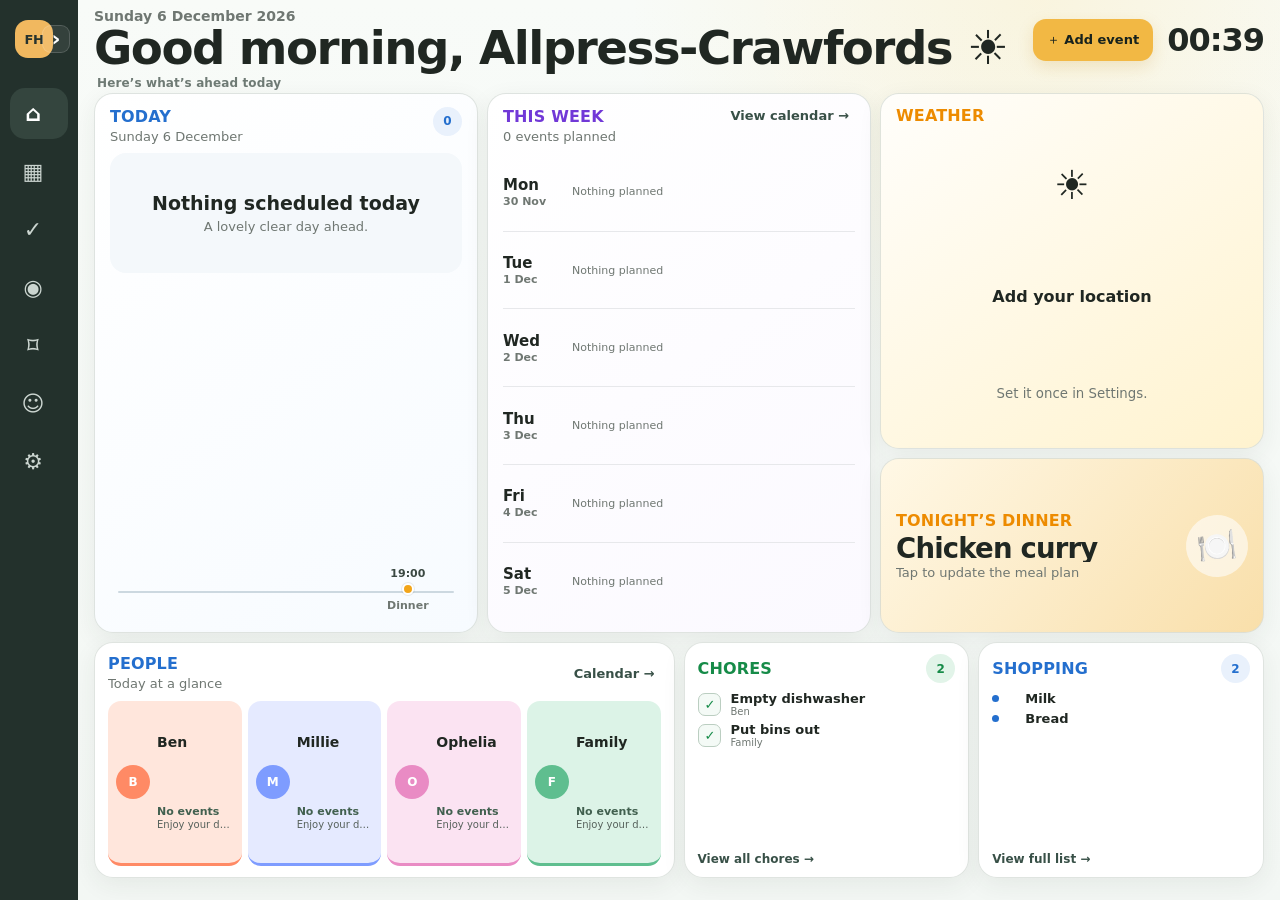
==== index.html @ f3091a09 "Add Ambient Mode photo screensaver" ====
<!doctype html>
<html lang="en">
<head>
  <meta charset="utf-8">
  <meta name="viewport" content="width=device-width, initial-scale=1, viewport-fit=cover">
  <meta name="theme-color" content="#23312c">
  <meta name="description" content="A tablet-friendly family calendar, chores, meals and shopping hub.">
  <link rel="manifest" href="./manifest.webmanifest">
  <link rel="icon" type="image/png" sizes="192x192" href="./icons/icon-192.png">
  <link rel="apple-touch-icon" href="./icons/icon-192.png">
  <link rel="stylesheet" href="./styles.css?v=0.8.0">
  <link rel="stylesheet" href="./ambient.css?v=0.8.0">
  <title>Family Hub</title>
</head>
<body>
  <div class="app-shell">
    <aside class="sidebar" aria-label="Main navigation">
      <div class="brand" aria-label="Family Hub">
        <span class="brand-mark" aria-hidden="true">FH</span>
        <span class="brand-name nav-label">Family Hub</span>
        <button id="navToggle" class="nav-toggle" type="button" aria-expanded="false" aria-label="Expand navigation">›</button>
      </div>
      <nav id="mainNav">
        <button class="nav-button active" data-view="today" type="button">
          <span class="nav-icon" aria-hidden="true">⌂</span><span class="nav-label">Today</span>
        </button>
        <button class="nav-button" data-view="calendar" type="button">
          <span class="nav-icon" aria-hidden="true">▦</span><span class="nav-label">Calendar</span>
        </button>
        <button class="nav-button" data-view="chores" type="button">
          <span class="nav-icon" aria-hidden="true">✓</span><span class="nav-label">Chores</span>
        </button>
        <button class="nav-button" data-view="meals" type="button">
          <span class="nav-icon" aria-hidden="true">◉</span><span class="nav-label">Meals</span>
        </button>
        <button class="nav-button" data-view="shopping" type="button">
          <span class="nav-icon" aria-hidden="true">⌑</span><span class="nav-label">Shopping</span>
        </button>
        <button class="nav-button" data-view="people" type="button">
          <span class="nav-icon" aria-hidden="true">☺</span><span class="nav-label">People</span>
        </button>
        <button class="nav-button" data-view="settings" type="button">
          <span class="nav-icon" aria-hidden="true">⚙</span><span class="nav-label">Settings</span>
        </button>
      </nav>
      <div class="sidebar-footer">
        <span id="saveStatus" class="save-status">Saved on this tablet</span>
        <span id="appVersion" class="app-version">v0.5.3</span>
      </div>
    </aside>

    <main class="main-content">
      <header class="topbar">
        <div>
          <div id="fullDate" class="eyebrow"></div>
          <h1 id="viewTitle">Good evening</h1>
        </div>
        <div class="topbar-actions">
          <button id="installButton" class="secondary-button hidden" type="button">Install app</button>
          <div id="homeHeaderActions" class="home-header-actions hidden" aria-label="Dashboard actions"></div>
          <div id="clock" class="clock" aria-label="Current time"></div>
        </div>
      </header>

      <section id="viewRoot" aria-live="polite"></section>
    </main>
  </div>

  <div id="updateBanner" class="update-banner hidden" role="status">
    <div>
      <strong>Family Hub has an update ready</strong>
      <span>Your events, meals and lists will stay safely on this tablet.</span>
    </div>
    <button id="updateNowButton" class="primary-button" type="button">Update now</button>
  </div>

  <div id="modalBackdrop" class="modal-backdrop hidden" role="presentation">
    <section class="modal" role="dialog" aria-modal="true" aria-labelledby="modalTitle">
      <div class="modal-heading">
        <div>
          <div class="eyebrow">Family calendar</div>
          <h2 id="modalTitle">Add an event</h2>
        </div>
        <button id="closeModalButton" class="icon-button" type="button" aria-label="Close">×</button>
      </div>
      <form id="eventForm">
        <label>
          <span>What is happening?</span>
          <input id="eventTitle" name="title" autocomplete="off" placeholder="Swimming lesson" required>
        </label>
        <div class="form-row">
          <label>
            <span>Start date</span>
            <input id="eventStartDate" name="startDate" type="date" required>
          </label>
          <label>
            <span>End date <small>(optional)</small></span>
            <input id="eventEndDate" name="endDate" type="date">
          </label>
        </div>
        <div class="form-row">
          <label>
            <span>Start time <small>(optional)</small></span>
            <input id="eventStartTime" name="startTime" type="time">
          </label>
          <label>
            <span>End time <small>(optional)</small></span>
            <input id="eventEndTime" name="endTime" type="time">
          </label>
        </div>
        <p class="form-help">Leave the times blank for an all-day event. Leave the end date blank for a one-day event.</p>
        <label>
          <span>Who is it for?</span>
          <select id="eventPerson" name="person"></select>
        </label>
        <label class="checkbox-label">
          <input id="eventRepeats" name="repeats" type="checkbox">
          <span>Repeat every week</span>
        </label>
        <label class="checkbox-label">
          <input id="eventSyncGoogle" name="syncGoogle" type="checkbox">
          <span>Sync this event with Google Calendar</span>
        </label>
        <div class="modal-actions">
          <button id="cancelModalButton" class="secondary-button" type="button">Cancel</button>
          <button id="saveEventButton" class="primary-button" type="submit">Add event</button>
        </div>
      </form>
    </section>
  </div>


  <section id="ambientMode" class="ambient-mode hidden" aria-hidden="true" tabindex="0">
    <div id="ambientPhotoA" class="ambient-photo-layer"></div>
    <div id="ambientPhotoB" class="ambient-photo-layer"></div>
    <div class="ambient-shade"></div>
    <div id="ambientEmpty" class="ambient-empty hidden">
      <span class="ambient-empty-icon">🖼️</span>
      <strong>Add family photos in Settings</strong>
      <span>Tap anywhere to return to Family Hub</span>
    </div>
    <div class="ambient-overlay">
      <div class="ambient-topline"><div id="ambientWeather" class="ambient-weather"></div></div>
      <div class="ambient-content">
        <div>
          <div id="ambientClock" class="ambient-clock"></div>
          <div id="ambientDate" class="ambient-date"></div>
        </div>
        <div id="ambientNext" class="ambient-next"></div>
      </div>
    </div>
  </section>

  <script src="https://accounts.google.com/gsi/client" async defer></script>
  <script src="./config.js?v=0.8.0"></script>
  <script src="./storage.js?v=0.8.0"></script>
  <script src="./app.js?v=0.8.0" defer></script>
  <script src="./ambient.js?v=0.8.0" defer></script>
</body>
</html>
---- styles.css ----
:root {
  color-scheme: light;
  --ink: #202722;
  --muted: #6f7772;
  --page: #f4f1e9;
  --panel: #ffffff;
  --sidebar: #23312c;
  --sidebar-soft: #34453e;
  --accent: #2f755d;
  --accent-dark: #245d4a;
  --line: #e3e7e2;
  --warm: #f5ddb7;
  --shadow: 0 8px 28px rgba(42, 52, 47, 0.08);
  font-family: Inter, ui-sans-serif, system-ui, -apple-system, BlinkMacSystemFont, "Segoe UI", sans-serif;
  font-synthesis: none;
}

* { box-sizing: border-box; }
html, body { min-width: 320px; min-height: 100%; margin: 0; }
body { background: var(--page); color: var(--ink); }
button, input, select { font: inherit; }
button { -webkit-tap-highlight-color: transparent; }

.app-shell {
  display: grid;
  grid-template-columns: 202px minmax(0, 1fr);
  min-height: 100vh;
}

.sidebar {
  position: sticky;
  top: 0;
  height: 100vh;
  display: flex;
  flex-direction: column;
  gap: 12px;
  padding: max(24px, env(safe-area-inset-top)) 18px max(20px, env(safe-area-inset-bottom));
  background: var(--sidebar);
  color: #fff;
}

.brand {
  display: flex;
  align-items: center;
  gap: 12px;
  margin: 0 8px 26px;
  font-size: 20px;
  font-weight: 800;
}

.brand-mark {
  display: grid;
  width: 38px;
  height: 38px;
  place-items: center;
  border-radius: 13px;
  background: #f1b85f;
  color: #27332e;
  font-size: 13px;
  letter-spacing: -0.5px;
}

#mainNav { display: grid; gap: 8px; }
.nav-button {
  width: 100%;
  min-height: 54px;
  display: flex;
  align-items: center;
  gap: 13px;
  border: 0;
  border-radius: 15px;
  padding: 12px 14px;
  background: transparent;
  color: #cbd5d0;
  text-align: left;
  font-size: 16px;
  font-weight: 680;
  cursor: pointer;
}
.nav-button:hover, .nav-button:focus-visible, .nav-button.active {
  background: var(--sidebar-soft);
  color: #fff;
  outline: none;
}
.nav-icon {
  display: grid;
  width: 27px;
  height: 27px;
  place-items: center;
  font-size: 23px;
  line-height: 1;
}
.sidebar-footer { margin-top: auto; padding: 0 9px; }
.save-status { color: #a9b8b1; font-size: 12px; line-height: 1.35; }

.main-content {
  min-width: 0;
  padding: 27px 32px 38px;
  overflow: hidden;
}

.topbar {
  display: flex;
  justify-content: space-between;
  align-items: flex-start;
  gap: 20px;
  margin-bottom: 24px;
}
.eyebrow { color: var(--muted); font-size: 15px; font-weight: 700; }
h1 { margin: 4px 0 0; font-size: clamp(34px, 4vw, 47px); line-height: 1.06; letter-spacing: -1.6px; }
h2 { margin: 4px 0 0; font-size: 28px; letter-spacing: -0.7px; }
.topbar-actions { display: flex; align-items: center; gap: 14px; }
.clock { min-width: 90px; font-size: 32px; font-weight: 820; letter-spacing: -1px; text-align: right; }
.hidden { display: none !important; }

.dashboard-grid {
  display: grid;
  grid-template-columns: minmax(0, 1.35fr) minmax(260px, 0.9fr);
  grid-auto-rows: minmax(205px, auto);
  gap: 20px;
}
.card {
  min-width: 0;
  border: 1px solid rgba(220, 225, 220, 0.75);
  border-radius: 24px;
  padding: 23px;
  background: var(--panel);
  box-shadow: var(--shadow);
}
.hero-card { grid-row: span 2; }
.card-heading {
  display: flex;
  align-items: flex-start;
  justify-content: space-between;
  gap: 18px;
  margin-bottom: 18px;
}
.card-title { font-size: 21px; font-weight: 820; letter-spacing: -0.35px; }
.card-subtitle { margin-top: 4px; color: var(--muted); font-size: 14px; }
.card-link {
  border: 0;
  padding: 8px 0;
  background: none;
  color: var(--accent-dark);
  font-weight: 760;
  cursor: pointer;
}
.meal-highlight { background: var(--warm); }
.meal-name { margin-top: 4px; font-size: clamp(27px, 3vw, 36px); font-weight: 820; line-height: 1.12; letter-spacing: -0.8px; }
.big-number { font-size: 68px; font-weight: 850; line-height: 0.95; letter-spacing: -3px; }
.muted, .empty-message { color: var(--muted); }
.empty-message { padding: 22px 0; }

.event-card {
  position: relative;
  display: grid;
  grid-template-columns: 64px minmax(0, 1fr) auto;
  align-items: center;
  gap: 11px;
  min-height: 66px;
  margin-bottom: 11px;
  padding: 12px 12px 12px 15px;
  overflow: hidden;
  border: 1px solid #edf0ec;
  border-left: 7px solid var(--event-colour, #5fbe8f);
  border-radius: 14px;
  background: #fafbf9;
}
.event-time { font-weight: 850; }
.event-title { min-width: 0; overflow: hidden; text-overflow: ellipsis; white-space: nowrap; font-weight: 760; }
.person-chip {
  max-width: 90px;
  overflow: hidden;
  border-radius: 999px;
  padding: 5px 9px;
  background: var(--chip-colour, #e8eee9);
  color: #27332e;
  font-size: 12px;
  font-weight: 780;
  text-overflow: ellipsis;
  white-space: nowrap;
}

.mini-list { display: grid; gap: 9px; }
.mini-row { display: flex; align-items: center; gap: 11px; min-height: 34px; }
.mini-check { width: 21px; height: 21px; border: 2px solid #aeb8b2; border-radius: 7px; flex: 0 0 auto; }

.primary-button, .secondary-button, .danger-button {
  min-height: 44px;
  border: 0;
  border-radius: 13px;
  padding: 10px 16px;
  font-weight: 780;
  cursor: pointer;
}
.primary-button { background: var(--accent); color: #fff; }
.primary-button:hover, .primary-button:focus-visible { background: var(--accent-dark); }
.secondary-button { background: #e8ece8; color: var(--ink); }
.danger-button { background: #f9e1de; color: #863d35; }
.icon-button {
  display: grid;
  width: 42px;
  height: 42px;
  place-items: center;
  border: 0;
  border-radius: 12px;
  background: transparent;
  color: #707873;
  font-size: 28px;
  line-height: 1;
  cursor: pointer;
}
.icon-button:hover, .icon-button:focus-visible { background: #edf0ed; outline: none; }

.calendar-card { padding: 21px; }
.calendar-toolbar {
  display: flex;
  justify-content: space-between;
  align-items: flex-start;
  gap: 18px;
}
.toolbar-actions { display: flex; align-items: center; gap: 8px; }
.week-nav { display: flex; align-items: center; gap: 7px; }
.week-nav button { width: 42px; padding: 0; }
.legend { display: flex; flex-wrap: wrap; gap: 12px; margin-top: 9px; color: var(--muted); font-size: 13px; }
.legend span { display: flex; align-items: center; gap: 6px; }
.legend-dot { width: 10px; height: 10px; border-radius: 50%; }
.week-grid {
  display: grid;
  grid-template-columns: repeat(7, minmax(130px, 1fr));
  gap: 9px;
  min-height: 485px;
  margin-top: 20px;
  overflow-x: auto;
  padding-bottom: 4px;
}
.day-column {
  min-width: 130px;
  border: 1px solid var(--line);
  border-radius: 16px;
  padding: 10px;
  background: #fcfcfa;
}
.day-column.today-column { border-color: #91b8a8; box-shadow: inset 0 0 0 1px #91b8a8; }
.day-heading { display: flex; align-items: baseline; justify-content: space-between; gap: 8px; margin-bottom: 13px; }
.day-heading strong { font-size: 15px; }
.day-heading span { color: var(--muted); font-size: 12px; font-weight: 700; }
.day-column .event-card {
  display: block;
  min-height: auto;
  padding: 10px 9px;
  border-left-width: 5px;
}
.day-column .event-time { display: block; margin-bottom: 2px; font-size: 12px; }
.day-column .event-title { display: block; font-size: 13px; white-space: normal; }
.day-column .person-chip { display: inline-block; margin-top: 7px; }
.event-actions { display: flex; justify-content: flex-end; margin-top: 5px; }
.tiny-button {
  border: 0;
  padding: 4px 5px;
  background: transparent;
  color: #929993;
  font-size: 12px;
  cursor: pointer;
}
.tiny-button:hover { color: #8b4038; }

.list-card { max-width: 1040px; }
.quick-add { display: flex; gap: 9px; margin-bottom: 18px; }
.quick-add input, .modal input, .modal select, .meal-input, .person-select {
  min-height: 48px;
  border: 1px solid #d6ddd7;
  border-radius: 13px;
  padding: 11px 13px;
  background: #fff;
  color: var(--ink);
}
.quick-add input { flex: 1; min-width: 0; }
.quick-add input:focus, .modal input:focus, .modal select:focus, .meal-input:focus, .person-select:focus {
  border-color: #6d9c89;
  outline: 3px solid rgba(67, 129, 104, 0.12);
}
.list-row {
  display: flex;
  align-items: center;
  gap: 13px;
  min-height: 62px;
  padding: 10px 2px;
  border-bottom: 1px solid #edf0ed;
}
.check-button {
  flex: 0 0 auto;
  width: 34px;
  height: 34px;
  border: 2px solid #bac3bd;
  border-radius: 10px;
  background: #fff;
  color: transparent;
  font-weight: 900;
  cursor: pointer;
}
.check-button.done { border-color: #5fbe8f; background: #5fbe8f; color: #fff; }
.row-title { min-width: 0; overflow-wrap: anywhere; font-weight: 680; }
.row-title.done { color: #949b96; text-decoration: line-through; }
.spacer { flex: 1; }
.person-select { min-height: 40px; padding: 7px 10px; }
.delete-button {
  display: grid;
  flex: 0 0 auto;
  width: 42px;
  height: 42px;
  place-items: center;
  border: 0;
  border-radius: 12px;
  background: transparent;
  color: #8c938f;
  font-size: 20px;
  cursor: pointer;
}
.delete-button:hover { background: #fae9e6; color: #8a423a; }
.list-actions { display: flex; justify-content: flex-end; margin-top: 18px; }

.meal-grid { display: grid; grid-template-columns: 1fr 1fr; gap: 13px 18px; }
.meal-row {
  display: grid;
  grid-template-columns: 88px minmax(0, 1fr);
  align-items: center;
  gap: 12px;
}
.meal-day strong { display: block; }
.meal-day span { color: var(--muted); font-size: 12px; }

.modal-backdrop {
  position: fixed;
  z-index: 20;
  inset: 0;
  display: grid;
  place-items: center;
  padding: 22px;
  background: rgba(26, 34, 30, 0.54);
  backdrop-filter: blur(3px);
}
.modal {
  width: min(540px, 100%);
  max-height: calc(100vh - 42px);
  overflow-y: auto;
  border-radius: 24px;
  padding: 24px;
  background: #fff;
  box-shadow: 0 28px 80px rgba(0, 0, 0, 0.28);
}
.modal-heading { display: flex; justify-content: space-between; align-items: flex-start; gap: 18px; margin-bottom: 20px; }
.modal label { display: grid; gap: 7px; margin-bottom: 15px; font-weight: 750; }
.form-row { display: grid; grid-template-columns: 1fr 1fr; gap: 14px; }
.checkbox-label { display: flex !important; grid-template-columns: auto 1fr; align-items: center; gap: 10px !important; }
.checkbox-label input { width: 22px; min-height: 22px; margin: 0; }
.modal-actions { display: flex; justify-content: flex-end; gap: 10px; margin-top: 21px; }

.toast {
  position: fixed;
  right: 24px;
  bottom: 24px;
  z-index: 30;
  border-radius: 14px;
  padding: 12px 16px;
  background: #24322d;
  color: #fff;
  box-shadow: var(--shadow);
  font-weight: 720;
}

@media (max-width: 980px) {
  .app-shell { grid-template-columns: 88px minmax(0, 1fr); }
  .sidebar { padding-inline: 12px; }
  .brand { justify-content: center; margin-inline: 0; }
  .brand-name, .nav-button span:not(.nav-icon), .save-status { display: none; }
  .nav-button { justify-content: center; padding-inline: 0; }
  .main-content { padding: 22px; }
  .dashboard-grid { grid-template-columns: 1fr 1fr; }
  .hero-card { grid-row: auto; grid-column: 1 / -1; }
}

@media (max-width: 720px) {
  .app-shell { display: block; }
  .sidebar {
    position: fixed;
    z-index: 10;
    top: auto;
    right: 0;
    bottom: 0;
    left: 0;
    width: 100%;
    height: auto;
    padding: 8px max(8px, env(safe-area-inset-right)) max(8px, env(safe-area-inset-bottom)) max(8px, env(safe-area-inset-left));
  }
  .brand, .sidebar-footer { display: none; }
  #mainNav { grid-template-columns: repeat(5, 1fr); gap: 4px; }
  .nav-button { min-height: 54px; border-radius: 12px; }
  .main-content { padding: 20px 16px 88px; }
  .dashboard-grid, .meal-grid { grid-template-columns: 1fr; }
  .topbar { align-items: center; }
  .clock { font-size: 25px; }
  h1 { font-size: 35px; }
  .toolbar-actions { flex-wrap: wrap; justify-content: flex-end; }
  .calendar-toolbar { align-items: center; }
  .form-row { grid-template-columns: 1fr; }
  .person-select { max-width: 110px; }
}

@media (orientation: portrait) and (min-width: 721px) {
  .dashboard-grid { grid-template-columns: 1fr; }
  .hero-card { grid-row: auto; }
}

/* Event date/time helpers */
.modal label small { color: var(--muted); font-size: 0.78em; font-weight: 500; }
.form-help { margin: -4px 0 18px; color: var(--muted); font-size: 0.88rem; line-height: 1.45; }


.people-grid {
  display: grid;
  grid-template-columns: repeat(auto-fit, minmax(220px, 1fr));
  gap: 14px;
  margin: 22px 0;
}

.person-card {
  display: flex;
  align-items: center;
  gap: 14px;
  border: 1px solid var(--border);
  border-radius: 18px;
  padding: 14px;
  background: var(--surface-soft);
}

.person-avatar {
  width: 48px;
  height: 48px;
  flex: 0 0 48px;
  border-radius: 50%;
  display: grid;
  place-items: center;
  color: white;
  font-size: 21px;
  font-weight: 800;
}

.person-card-copy {
  min-width: 0;
  display: flex;
  flex-direction: column;
  gap: 3px;
}

.person-card-copy span {
  color: var(--muted);
  font-size: 13px;
}

.add-person-form {
  display: grid;
  grid-template-columns: minmax(220px, 1fr) 110px auto;
  gap: 14px;
  align-items: end;
  border-top: 1px solid var(--border);
  padding-top: 20px;
}

.add-person-form label {
  display: flex;
  flex-direction: column;
  gap: 7px;
  font-weight: 700;
}

.add-person-form input[type="color"] {
  width: 100%;
  min-height: 48px;
  padding: 5px;
}

@media (max-width: 760px) {
  .add-person-form { grid-template-columns: 1fr; }
}

/* Step 4: This Week at a Glance dashboard */
.week-at-glance {
  display: grid;
  grid-template-columns: minmax(0, 1.7fr) minmax(290px, 0.8fr);
  gap: 20px;
}

.glance-hero {
  grid-column: 1 / -1;
  display: flex;
  align-items: center;
  justify-content: space-between;
  gap: 24px;
  padding: 22px 26px;
  color: #fff;
  background: linear-gradient(125deg, #2b3c35, #3f725d);
}

.glance-hero .eyebrow { color: rgba(255,255,255,.72); }
.glance-hero-copy p { margin: 6px 0 0; color: rgba(255,255,255,.78); }
.glance-date-range { margin-top: 4px; font-size: clamp(28px, 3vw, 40px); font-weight: 850; letter-spacing: -1px; }
.glance-hero .primary-button { background: #f1b85f; color: #27332e; white-space: nowrap; }
.glance-hero .primary-button:hover { background: #f7c979; }

.glance-week-card { min-width: 0; }
.glance-days { display: grid; gap: 8px; }
.glance-day {
  display: grid;
  grid-template-columns: 92px minmax(0, 1fr) minmax(130px, 0.62fr);
  align-items: center;
  gap: 14px;
  min-height: 76px;
  padding: 11px 13px;
  border: 1px solid var(--line);
  border-radius: 15px;
  background: #fbfcfa;
}
.glance-day.is-today { border-color: #79aa96; background: #eef7f2; box-shadow: inset 4px 0 0 #438168; }
.glance-day-heading { display: flex; flex-direction: column; gap: 3px; color: var(--muted); font-size: 12px; font-weight: 700; }
.glance-day-name { color: var(--ink); font-size: 15px; font-weight: 850; }
.glance-day-events { min-width: 0; display: grid; gap: 4px; }
.glance-event { min-width: 0; display: flex; align-items: center; gap: 8px; font-size: 13px; }
.glance-event i { width: 8px; height: 8px; flex: 0 0 8px; border-radius: 50%; }
.glance-event span { min-width: 0; overflow: hidden; text-overflow: ellipsis; white-space: nowrap; }
.glance-event strong { margin-right: 4px; font-size: 12px; }
.glance-free, .glance-more { color: var(--muted); font-size: 13px; }
.glance-meal { min-width: 0; padding-left: 12px; border-left: 1px solid var(--line); overflow: hidden; color: #5f665f; font-size: 13px; text-overflow: ellipsis; white-space: nowrap; }

.glance-side-grid { display: grid; grid-template-columns: 1fr 1fr; gap: 20px; align-content: start; }
.today-focus-card { grid-column: 1 / -1; }
.today-event-list .event-card { grid-template-columns: 58px minmax(0,1fr) auto; min-height: 58px; margin-bottom: 8px; }
.compact-empty { padding: 8px 0 2px; }
.glance-stat-card { display: flex; align-items: center; gap: 16px; min-height: 148px; cursor: pointer; transition: transform .16s ease, box-shadow .16s ease; }
.glance-stat-card:hover, .glance-stat-card:focus-visible { transform: translateY(-2px); box-shadow: 0 12px 32px rgba(42,52,47,.13); outline: none; }
.stat-icon { display: grid; width: 46px; height: 46px; flex: 0 0 46px; place-items: center; border-radius: 14px; background: #e8efe9; color: var(--accent-dark); font-size: 23px; font-weight: 900; }
.stat-number { margin-top: 2px; font-size: 42px; font-weight: 850; line-height: 1; letter-spacing: -2px; }
.compact-meal { margin-top: 7px; font-size: clamp(20px, 2vw, 27px); }

@media (max-width: 1100px) {
  .week-at-glance { grid-template-columns: 1fr; }
  .glance-side-grid { grid-template-columns: repeat(3, 1fr); }
  .today-focus-card { grid-column: 1 / -1; }
}

@media (max-width: 760px) {
  .glance-hero { align-items: flex-start; flex-direction: column; }
  .glance-day { grid-template-columns: 68px minmax(0,1fr); }
  .glance-meal { grid-column: 2; padding: 7px 0 0; border-left: 0; border-top: 1px solid var(--line); }
  .glance-side-grid { grid-template-columns: 1fr; }
  .today-focus-card { grid-column: auto; }
}


/* Foundations: versioning, settings and safe updates */
.sidebar-footer { display: grid; gap: 4px; }
.app-version { color: rgba(255,255,255,.52); font-size: 11px; font-weight: 700; letter-spacing: .04em; }
.update-banner {
  position: fixed;
  z-index: 1200;
  right: 22px;
  bottom: 22px;
  left: max(22px, calc(var(--sidebar-width, 190px) + 22px));
  display: flex;
  align-items: center;
  justify-content: space-between;
  gap: 18px;
  padding: 15px 18px;
  border: 1px solid #7ba893;
  border-radius: 17px;
  background: #edf8f2;
  box-shadow: 0 18px 50px rgba(24, 47, 37, .22);
  color: #23352d;
}
.update-banner > div { display: grid; gap: 3px; }
.update-banner span { color: #58675f; font-size: 13px; }
.update-banner.hidden { display: none; }
.settings-layout { display: grid; grid-template-columns: minmax(0, 1.25fr) minmax(280px, .75fr); gap: 20px; }
.settings-card { align-self: start; }
.settings-list { margin: 22px 0 0; }
.settings-list > div { display: flex; justify-content: space-between; gap: 24px; padding: 15px 0; border-bottom: 1px solid var(--line); }
.settings-list dt { color: var(--muted); }
.settings-list dd { margin: 0; font-weight: 800; text-align: right; }
.settings-actions { display: flex; flex-wrap: wrap; gap: 10px; margin-top: 22px; }
.settings-note { margin: 18px 0 0; color: var(--muted); font-size: 13px; line-height: 1.55; }
.storage-stats { display: grid; grid-template-columns: 1fr 1fr; gap: 12px; margin-top: 20px; }
.storage-stats div { display: grid; gap: 4px; padding: 18px; border: 1px solid var(--line); border-radius: 15px; background: #fafbf9; }
.storage-stats strong { font-size: 32px; line-height: 1; }
.storage-stats span { color: var(--muted); font-size: 12px; }
@media (max-width: 900px) {
  .settings-layout { grid-template-columns: 1fr; }
  .update-banner { left: 18px; right: 18px; bottom: 18px; }
}
@media (max-width: 620px) {
  .update-banner { align-items: stretch; flex-direction: column; }
}

/* v0.1.1: responsive dashboard summary cards */
.glance-side-grid,
.glance-stat-card,
.glance-stat-card > div {
  min-width: 0;
}

.glance-stat-card {
  padding: 20px;
  overflow: hidden;
}

.glance-stat-card .card-title,
.glance-stat-card .muted,
.compact-meal {
  overflow-wrap: anywhere;
}

.glance-stat-card .card-title {
  line-height: 1.15;
}

.compact-meal {
  font-size: clamp(18px, 1.8vw, 25px);
  line-height: 1.15;
}

@media (max-width: 1320px) and (min-width: 1101px) {
  .week-at-glance {
    grid-template-columns: minmax(0, 1fr) minmax(300px, 0.48fr);
  }

  .glance-side-grid {
    grid-template-columns: 1fr;
    gap: 14px;
  }

  .today-focus-card,
  .glance-stat-card {
    grid-column: auto;
  }

  .glance-stat-card {
    min-height: 112px;
  }
}

@media (max-width: 1100px) {
  .glance-side-grid {
    grid-template-columns: repeat(3, minmax(0, 1fr));
  }

  .glance-stat-card {
    min-height: 126px;
  }
}

@media (max-width: 860px) {
  .glance-side-grid {
    grid-template-columns: 1fr;
  }
}

/* v0.1.2: backup and restore */
.backup-card {
  grid-column: 1 / -1;
}

.backup-actions {
  display: flex;
  flex-wrap: wrap;
  gap: 12px;
  margin-top: 20px;
}

.visually-hidden {
  position: absolute !important;
  width: 1px !important;
  height: 1px !important;
  padding: 0 !important;
  margin: -1px !important;
  overflow: hidden !important;
  clip: rect(0, 0, 0, 0) !important;
  white-space: nowrap !important;
  border: 0 !important;
}

@media (max-width: 620px) {
  .backup-actions {
    align-items: stretch;
    flex-direction: column;
  }

  .backup-actions button {
    width: 100%;
  }
}

/* v0.3.0: dashboard weather */
.weather-card {
  position: relative;
  grid-column: 1 / -1;
  display: grid;
  grid-template-columns: minmax(190px, .85fr) minmax(0, 1.4fr);
  align-items: center;
  gap: 20px;
  min-width: 0;
  overflow: hidden;
  background: linear-gradient(135deg, #eaf4ef 0%, #f8f5e8 100%);
}
.weather-card-empty {
  display: flex;
  min-height: 120px;
  cursor: pointer;
}
.weather-current { display: flex; align-items: center; gap: 16px; min-width: 0; }
.weather-current-copy { min-width: 0; }
.weather-icon-large { flex: 0 0 auto; font-size: 52px; line-height: 1; }
.weather-location { overflow: hidden; color: var(--muted); font-size: 13px; font-weight: 750; text-overflow: ellipsis; white-space: nowrap; }
.weather-temperature { margin-top: 2px; font-size: 52px; font-weight: 880; line-height: .95; letter-spacing: -3px; }
.weather-condition { margin-top: 5px; font-weight: 800; }
.weather-feels { margin-top: 2px; color: var(--muted); font-size: 12px; }
.weather-days { display: grid; grid-template-columns: repeat(4, minmax(0, 1fr)); gap: 8px; min-width: 0; }
.weather-day { display: grid; justify-items: center; gap: 4px; min-width: 0; padding: 10px 6px; border: 1px solid rgba(47,117,93,.12); border-radius: 13px; background: rgba(255,255,255,.56); text-align: center; }
.weather-day strong { font-size: 12px; }
.weather-day span { font-size: 12px; white-space: nowrap; }
.weather-day-icon { font-size: 22px !important; line-height: 1; }
.weather-day small { color: var(--muted); font-size: 10px; white-space: nowrap; }
.weather-refresh-button { position: absolute; top: 12px; right: 12px; width: 34px; height: 34px; border: 0; border-radius: 10px; background: rgba(255,255,255,.64); color: var(--accent-dark); font-size: 20px; cursor: pointer; }
.weather-location-controls { display: grid; grid-template-columns: minmax(0, 1fr) auto; gap: 10px; margin-top: 18px; }
.weather-location-controls input { min-width: 0; min-height: 48px; border: 1px solid #d6ddd7; border-radius: 13px; padding: 11px 13px; background: #fff; color: var(--ink); }
.weather-location-controls .secondary-button { grid-column: auto; }
.weather-settings-card { align-self: start; }

@media (max-width: 1320px) and (min-width: 1101px) {
  .weather-card { grid-template-columns: 1fr; }
  .weather-days { grid-template-columns: repeat(4, minmax(0, 1fr)); }
}
@media (max-width: 700px) {
  .weather-card { grid-template-columns: 1fr; }
  .weather-days { grid-template-columns: repeat(2, minmax(0, 1fr)); }
  .weather-location-controls { grid-template-columns: 1fr; }
  .weather-location-controls button { width: 100%; }
}

/* v0.3.1: compact expandable navigation and full-screen tablet dashboard */
:root {
  --nav-rail-width: 78px;
  --nav-expanded-width: 202px;
}

.app-shell {
  grid-template-columns: var(--nav-rail-width) minmax(0, 1fr);
  transition: grid-template-columns .2s ease;
}

body.nav-expanded .app-shell {
  grid-template-columns: var(--nav-expanded-width) minmax(0, 1fr);
}

.sidebar {
  z-index: 50;
  gap: 10px;
  padding: max(18px, env(safe-area-inset-top)) 10px max(16px, env(safe-area-inset-bottom));
  overflow: hidden;
  transition: width .2s ease, padding .2s ease;
}

.brand {
  position: relative;
  justify-content: center;
  gap: 10px;
  min-height: 42px;
  margin: 0 0 18px;
  white-space: nowrap;
}

.brand-mark {
  flex: 0 0 38px;
}

.nav-label,
.sidebar-footer {
  width: 0;
  overflow: hidden;
  opacity: 0;
  white-space: nowrap;
  transition: width .18s ease, opacity .12s ease;
}

body.nav-expanded .nav-label {
  width: auto;
  opacity: 1;
}

body.nav-expanded .sidebar-footer {
  width: auto;
  opacity: 1;
}

body.nav-expanded .brand {
  justify-content: flex-start;
  padding: 0 8px;
}

.nav-toggle {
  position: absolute;
  right: -2px;
  top: 7px;
  display: grid;
  width: 28px;
  height: 28px;
  place-items: center;
  border: 1px solid rgba(255,255,255,.16);
  border-radius: 9px;
  background: rgba(255,255,255,.08);
  color: #fff;
  font-size: 22px;
  line-height: 1;
  cursor: pointer;
}

body.nav-expanded .nav-toggle { right: 2px; }

#mainNav { gap: 7px; }

.nav-button {
  justify-content: center;
  min-height: 51px;
  gap: 12px;
  padding: 11px;
}

body.nav-expanded .nav-button {
  justify-content: flex-start;
  padding-inline: 14px;
}

.nav-icon {
  flex: 0 0 28px;
}

.sidebar-footer {
  padding: 0 8px;
}

.main-content {
  height: 100vh;
  padding: 14px 22px 18px;
  overflow: auto;
}

.topbar {
  align-items: center;
  margin-bottom: 12px;
}

.eyebrow { font-size: 13px; }
h1 { margin-top: 1px; font-size: clamp(31px, 3.25vw, 43px); }
.clock { font-size: 29px; }

.week-at-glance {
  grid-template-columns: minmax(0, 1.62fr) minmax(360px, .9fr);
  gap: 14px;
}

.glance-hero {
  gap: 18px;
  padding: 15px 20px;
  border-radius: 20px;
}

.glance-date-range {
  margin-top: 1px;
  font-size: clamp(25px, 2.55vw, 34px);
}

.glance-hero-copy p { margin-top: 3px; font-size: 13px; }

.card {
  border-radius: 19px;
  padding: 16px;
}

.card-heading {
  margin-bottom: 11px;
}

.card-title { font-size: 18px; }
.card-subtitle { margin-top: 2px; font-size: 12px; }

.glance-days { gap: 6px; }

.glance-day {
  grid-template-columns: 76px minmax(0, 1fr) minmax(112px, .55fr);
  gap: 10px;
  min-height: 54px;
  padding: 7px 10px;
  border-radius: 12px;
}

.glance-day-heading { gap: 1px; font-size: 10px; }
.glance-day-name { font-size: 13px; }
.glance-event, .glance-free, .glance-more, .glance-meal { font-size: 11px; }
.glance-event strong { font-size: 10px; }
.glance-meal { padding-left: 9px; }

.glance-side-grid {
  grid-template-columns: repeat(3, minmax(0, 1fr));
  gap: 10px;
  align-content: start;
}

.today-focus-card,
.weather-card {
  grid-column: 1 / -1;
}

.today-focus-card {
  min-height: 98px;
}

.today-focus-card .card-heading { margin-bottom: 5px; }
.today-event-list .event-card { min-height: 44px; margin-bottom: 5px; padding-block: 7px; }
.compact-empty { padding: 4px 0 0; font-size: 13px; }

.weather-card {
  grid-template-columns: minmax(145px, .72fr) minmax(0, 1.55fr);
  gap: 10px;
  padding: 13px;
}

.weather-current { gap: 9px; }
.weather-icon-large { font-size: 38px; }
.weather-temperature { font-size: 39px; letter-spacing: -2px; }
.weather-location { padding-right: 25px; font-size: 11px; }
.weather-condition { margin-top: 2px; font-size: 13px; }
.weather-feels { font-size: 10px; }
.weather-days { gap: 5px; }
.weather-day { gap: 2px; padding: 6px 3px; border-radius: 10px; }
.weather-day strong, .weather-day span { font-size: 10px; }
.weather-day-icon { font-size: 17px !important; }
.weather-day small { font-size: 8px; }
.weather-refresh-button { top: 7px; right: 7px; width: 28px; height: 28px; font-size: 17px; }

.glance-stat-card {
  display: grid;
  grid-template-columns: 34px minmax(0, 1fr);
  align-items: center;
  gap: 8px;
  min-height: 92px;
  padding: 11px;
}

.glance-stat-card .stat-icon {
  width: 34px;
  height: 34px;
  flex-basis: 34px;
  border-radius: 10px;
  font-size: 17px;
}

.glance-stat-card .card-title { font-size: 13px; }
.glance-stat-card .stat-number { font-size: 30px; letter-spacing: -1px; }
.glance-stat-card .muted { font-size: 10px; line-height: 1.15; }
.glance-stat-card .compact-meal { margin-top: 2px; font-size: clamp(14px, 1.35vw, 18px); }

.update-banner {
  left: calc(var(--nav-rail-width) + 18px);
}

body.nav-expanded .update-banner {
  left: calc(var(--nav-expanded-width) + 18px);
}

@media (max-width: 1180px) {
  .week-at-glance { grid-template-columns: minmax(0, 1.48fr) minmax(325px, .82fr); }
  .glance-day { grid-template-columns: 70px minmax(0, 1fr) minmax(96px, .48fr); }
  .weather-days .weather-day:nth-child(4) { display: none; }
  .weather-days { grid-template-columns: repeat(3, minmax(0, 1fr)); }
}

@media (max-height: 760px) and (min-width: 900px) {
  .main-content { padding-top: 10px; padding-bottom: 10px; }
  .topbar { margin-bottom: 8px; }
  .glance-hero { padding-block: 11px; }
  .glance-day { min-height: 48px; padding-block: 5px; }
  .today-focus-card { min-height: 82px; }
  .weather-card { padding-block: 9px; }
  .glance-stat-card { min-height: 78px; }
}

@media (max-width: 900px) {
  .app-shell,
  body.nav-expanded .app-shell { grid-template-columns: 68px minmax(0, 1fr); }
  .nav-toggle { display: none; }
  body.nav-expanded .nav-label,
  body.nav-expanded .sidebar-footer { width: 0; opacity: 0; }
  .week-at-glance { grid-template-columns: 1fr; }
  .glance-side-grid { grid-template-columns: repeat(3, minmax(0, 1fr)); }
}


/* Google Calendar integration */
.google-calendar-settings-card { grid-column: 1 / -1; }
.google-client-field { display: grid; gap: 8px; margin: 4px 0 16px; }
.google-client-field span { font-weight: 700; }
.google-client-field input { width: 100%; min-height: 48px; }
.connection-pill { align-self: flex-start; border-radius: 999px; padding: 7px 11px; background: #eee9df; color: #6c675d; font-size: 12px; font-weight: 800; white-space: nowrap; }
.connection-pill.connected { background: #dff2e8; color: #286447; }
.compact-settings-list { margin-top: 18px; }
.google-event-badge { display: inline-flex; align-items: center; border-radius: 999px; padding: 4px 8px; background: #e9f1ff; color: #325ea8; font-size: 11px; font-weight: 800; }
@media (max-width: 900px) {
  .google-calendar-settings-card .card-heading { align-items: flex-start; gap: 12px; }
}

/* v0.4.1: repaired compact navigation and viewport-filling dashboard */
@media (orientation: landscape) and (min-width: 901px) {
  .app-shell,
  body.nav-expanded .app-shell {
    min-height: 100dvh;
  }

  .sidebar {
    width: 100%;
    height: 100dvh;
    padding-inline: 10px;
  }

  .brand {
    width: 100%;
  }

  .brand-name {
    min-width: 0;
    font-size: 18px;
  }

  .nav-button {
    overflow: hidden;
  }

  .nav-icon {
    font-size: 22px;
  }

  .main-content {
    display: flex;
    min-height: 0;
    height: 100dvh;
    flex-direction: column;
    padding: 18px 24px 20px;
    overflow: hidden;
  }

  .topbar {
    flex: 0 0 auto;
    min-height: 68px;
    margin-bottom: 14px;
  }

  h1 {
    font-size: clamp(38px, 3.7vw, 50px);
  }

  .clock {
    font-size: 34px;
  }

  #viewRoot {
    min-height: 0;
    flex: 1 1 auto;
  }

  .week-at-glance {
    height: 100%;
    min-height: 0;
    grid-template-columns: minmax(0, 1.56fr) minmax(390px, .94fr);
    grid-template-rows: auto minmax(0, 1fr);
    gap: 16px;
  }

  .glance-hero {
    min-height: 112px;
    padding: 19px 24px;
  }

  .glance-date-range {
    font-size: clamp(31px, 3vw, 41px);
  }

  .glance-hero-copy p {
    font-size: 14px;
  }

  .glance-hero .primary-button {
    min-height: 52px;
    padding-inline: 20px;
    font-size: 16px;
  }

  .glance-week-card,
  .glance-side-grid {
    min-height: 0;
    height: 100%;
  }

  .glance-week-card {
    display: flex;
    flex-direction: column;
    padding: 19px;
  }

  .glance-week-card .card-heading {
    flex: 0 0 auto;
    margin-bottom: 12px;
  }

  .glance-days {
    display: grid;
    min-height: 0;
    flex: 1 1 auto;
    grid-template-rows: repeat(7, minmax(0, 1fr));
    gap: 7px;
  }

  .glance-day {
    min-height: 0;
    height: 100%;
    grid-template-columns: 82px minmax(0, 1fr) minmax(125px, .52fr);
    padding: 8px 12px;
  }

  .glance-day-name {
    font-size: 15px;
  }

  .glance-day-heading,
  .glance-event,
  .glance-free,
  .glance-more,
  .glance-meal {
    font-size: 12px;
  }

  .glance-side-grid {
    display: grid;
    grid-template-columns: repeat(3, minmax(0, 1fr));
    grid-template-rows: minmax(105px, .78fr) minmax(150px, 1.12fr) minmax(116px, .9fr);
    gap: 12px;
    align-content: stretch;
  }

  .today-focus-card,
  .weather-card {
    grid-column: 1 / -1;
  }

  .today-focus-card,
  .weather-card,
  .glance-stat-card {
    min-height: 0;
    height: 100%;
  }

  .today-focus-card {
    padding: 17px 18px;
  }

  .weather-card {
    grid-template-columns: minmax(170px, .72fr) minmax(0, 1.55fr);
    padding: 16px;
  }

  .weather-icon-large {
    font-size: 44px;
  }

  .weather-temperature {
    font-size: 47px;
  }

  .weather-condition {
    font-size: 14px;
  }

  .weather-day {
    padding: 8px 4px;
  }

  .weather-day strong,
  .weather-day span {
    font-size: 11px;
  }

  .weather-day-icon {
    font-size: 20px !important;
  }

  .glance-stat-card {
    display: grid;
    grid-template-columns: 42px minmax(0, 1fr);
    gap: 11px;
    padding: 15px 13px;
  }

  .glance-stat-card .stat-icon {
    width: 42px;
    height: 42px;
    font-size: 20px;
  }

  .glance-stat-card .card-title {
    font-size: 15px;
  }

  .glance-stat-card .stat-number {
    font-size: 38px;
  }

  .glance-stat-card .muted {
    font-size: 11px;
  }

  .glance-stat-card .compact-meal {
    font-size: clamp(17px, 1.7vw, 23px);
  }
}

@media (orientation: landscape) and (min-width: 901px) and (max-height: 720px) {
  .main-content { padding-block: 10px 12px; }
  .topbar { min-height: 58px; margin-bottom: 8px; }
  h1 { font-size: 36px; }
  .week-at-glance { gap: 10px; }
  .glance-hero { min-height: 88px; padding-block: 12px; }
  .glance-side-grid { grid-template-rows: minmax(82px, .72fr) minmax(128px, 1.08fr) minmax(88px, .8fr); gap: 8px; }
  .glance-days { gap: 4px; }
  .glance-day { padding-block: 5px; }
}

/* v0.4.2: tablet height tuning and safer summary-card wrapping */
@media (orientation: landscape) and (min-width: 901px) {
  .main-content {
    padding-top: 12px;
    padding-bottom: 12px;
  }

  .topbar {
    min-height: 58px;
    margin-bottom: 9px;
  }

  h1 {
    font-size: clamp(36px, 3.35vw, 46px);
    line-height: 1;
  }

  .clock {
    font-size: 31px;
  }

  .week-at-glance {
    gap: 11px;
  }

  .glance-hero {
    min-height: 91px;
    padding: 13px 22px;
  }

  .glance-date-range {
    font-size: clamp(29px, 2.75vw, 38px);
  }

  .glance-hero .primary-button {
    min-height: 48px;
  }

  .glance-week-card {
    padding: 15px 17px;
  }

  .glance-week-card .card-heading {
    margin-bottom: 8px;
  }

  .glance-days {
    gap: 5px;
  }

  .glance-day {
    padding-block: 6px;
  }

  .glance-side-grid {
    grid-template-rows: minmax(92px, .72fr) minmax(135px, 1.02fr) minmax(102px, .76fr);
    gap: 9px;
  }

  .today-focus-card {
    padding: 13px 16px;
  }

  .weather-card {
    padding: 12px 14px;
  }

  .glance-stat-card {
    position: relative;
    display: block;
    min-width: 0;
    padding: 13px 10px 11px 52px;
    overflow: hidden;
  }

  .glance-stat-card .stat-icon {
    position: absolute;
    top: 14px;
    left: 10px;
    width: 34px;
    height: 34px;
    font-size: 17px;
  }

  .glance-stat-card > div:last-child {
    min-width: 0;
  }

  .glance-stat-card .card-title {
    max-width: 100%;
    font-size: 13px;
    line-height: 1.12;
    overflow-wrap: normal;
    word-break: normal;
  }

  .glance-stat-card .stat-number {
    margin-top: 2px;
    font-size: 31px;
    line-height: .96;
  }

  .glance-stat-card .muted {
    margin-top: 3px;
    font-size: 10px;
    line-height: 1.15;
    overflow-wrap: break-word;
  }

  .glance-stat-card .compact-meal {
    margin-top: 5px;
    max-width: 100%;
    font-size: clamp(16px, 1.45vw, 20px);
    line-height: 1.06;
    overflow-wrap: break-word;
    word-break: normal;
    hyphens: none;
  }
}

@media (orientation: landscape) and (min-width: 901px) and (max-height: 760px) {
  .main-content { padding-block: 8px 9px; }
  .topbar { min-height: 52px; margin-bottom: 7px; }
  h1 { font-size: 34px; }
  .clock { font-size: 29px; }
  .glance-hero { min-height: 78px; padding-block: 10px; }
  .glance-date-range { font-size: 31px; }
  .glance-side-grid { grid-template-rows: minmax(76px, .68fr) minmax(115px, 1fr) minmax(88px, .72fr); gap: 7px; }
  .glance-week-card { padding-block: 12px; }
  .glance-days { gap: 3px; }
  .glance-day { padding-block: 4px; }
  .weather-icon-large { font-size: 39px; }
  .weather-temperature { font-size: 42px; }
  .weather-day { padding-block: 5px; }
  .glance-stat-card { padding-top: 10px; padding-bottom: 9px; }
  .glance-stat-card .stat-icon { top: 11px; }
}


/* v0.4.3 Google sync controls */
.glance-hero-actions { display:flex; align-items:center; justify-content:flex-end; gap:12px; flex-wrap:wrap; }
.google-dashboard-sync { display:flex; flex-direction:column; align-items:flex-end; gap:3px; }
.google-dashboard-sync span { color:rgba(255,255,255,.72); font-size:11px; font-weight:700; white-space:nowrap; }
.hero-sync-button { border:1px solid rgba(255,255,255,.28); border-radius:12px; padding:10px 13px; background:rgba(255,255,255,.10); color:#fff; font:inherit; font-size:13px; font-weight:800; cursor:pointer; white-space:nowrap; }
.hero-sync-button:hover { background:rgba(255,255,255,.18); }
@media (max-width: 1050px) {
  .glance-hero-actions { gap:8px; }
  .hero-sync-button { padding:8px 10px; font-size:12px; }
  .google-dashboard-sync span { display:none; }
}

/* v0.4.4: keep all navigation icons on one row in narrow split-screen mode */
@media (max-width: 720px) {
  .sidebar {
    height: 68px;
    padding: 7px max(8px, env(safe-area-inset-right)) max(7px, env(safe-area-inset-bottom)) max(8px, env(safe-area-inset-left));
  }

  #mainNav {
    display: grid;
    grid-template-columns: repeat(7, minmax(0, 1fr));
    gap: 3px;
    width: 100%;
  }

  .nav-button {
    min-width: 0;
    min-height: 50px;
    padding: 6px 2px;
    border-radius: 11px;
  }

  .nav-icon {
    flex-basis: auto;
    width: auto;
    font-size: 20px;
    line-height: 1;
  }

  .main-content {
    padding-bottom: 82px;
  }
}

@media (max-width: 520px) {
  .sidebar {
    height: 64px;
    padding-inline: 5px;
  }

  #mainNav {
    gap: 2px;
  }

  .nav-button {
    min-height: 47px;
    padding-inline: 1px;
  }

  .nav-icon {
    font-size: 18px;
  }

  .main-content {
    padding-bottom: 76px;
  }
}

/* =========================================================
   v0.5.0 - Smart display dashboard redesign
   ========================================================= */
.home-header-actions {
  display: flex;
  align-items: center;
  justify-content: flex-end;
  gap: 10px;
}

.home-sync-control {
  display: flex;
  flex-direction: column;
  align-items: flex-end;
  gap: 2px;
}

.home-sync-control span {
  color: var(--muted);
  font-size: 10px;
  font-weight: 720;
  white-space: nowrap;
}

.home-header-button {
  min-height: 42px;
  border: 0;
  border-radius: 13px;
  padding: 9px 14px;
  font: inherit;
  font-size: 13px;
  font-weight: 820;
  cursor: pointer;
  white-space: nowrap;
}

.home-header-button-primary {
  background: #f2b844;
  color: #17221d;
  box-shadow: 0 6px 16px rgba(199, 141, 26, .18);
}

.home-header-button-secondary {
  border: 1px solid #dce3de;
  background: rgba(255,255,255,.8);
  color: #34413b;
}

.home-dashboard-v2 {
  min-width: 0;
  min-height: 0;
  height: 100%;
  display: grid;
  grid-template-columns: repeat(12, minmax(0, 1fr));
  grid-template-rows: minmax(0, 1.18fr) minmax(0, .58fr) minmax(0, .78fr);
  gap: 13px;
}

.home-card {
  min-width: 0;
  min-height: 0;
  position: relative;
  overflow: hidden;
  border: 1px solid rgba(216, 222, 218, .82);
  border-radius: 21px;
  padding: 17px 18px;
  background: rgba(255,255,255,.94);
  box-shadow: 0 7px 24px rgba(40, 50, 45, .07);
}

.home-card-heading {
  min-width: 0;
  display: flex;
  align-items: flex-start;
  justify-content: space-between;
  gap: 12px;
  margin-bottom: 12px;
}

.home-compact-heading {
  align-items: center;
  margin-bottom: 9px;
}

.home-section-label {
  font-size: 15px;
  font-weight: 900;
  letter-spacing: .01em;
  text-transform: uppercase;
}

.home-blue { color: #246fce; }
.home-purple { color: #7138d7; }
.home-orange { color: #ed8b00; }
.home-green { color: #168b48; }

.home-card-subtitle {
  margin-top: 3px;
  overflow: hidden;
  color: var(--muted);
  font-size: 12px;
  line-height: 1.25;
  text-overflow: ellipsis;
  white-space: nowrap;
}

.home-text-link,
.home-icon-button {
  border: 0;
  background: transparent;
  color: #385047;
  font: inherit;
  font-size: 12px;
  font-weight: 820;
  cursor: pointer;
}

.home-text-link:hover,
.home-text-link:focus-visible,
.home-icon-button:hover,
.home-icon-button:focus-visible {
  color: var(--accent-dark);
  outline: none;
}

.home-icon-button {
  width: 30px;
  height: 30px;
  border-radius: 9px;
  background: #f0f3f0;
  font-size: 17px;
}

.home-count-pill {
  display: inline-grid;
  min-width: 29px;
  height: 29px;
  place-items: center;
  border-radius: 999px;
  padding: 0 9px;
  background: #e9f1fc;
  color: #246fce;
  font-size: 12px;
  font-weight: 900;
}

.home-green-pill {
  background: #e2f4e9;
  color: #168b48;
}

.home-today-card {
  grid-column: 1 / 5;
  grid-row: 1 / 3;
  display: flex;
  flex-direction: column;
  background: linear-gradient(145deg, #ffffff 0%, #f7fbff 100%);
}

.home-today-events {
  min-height: 0;
  display: grid;
  align-content: start;
  gap: 8px;
}

.home-today-event {
  min-width: 0;
  display: grid;
  grid-template-columns: 49px minmax(0, 1fr);
  align-items: center;
  gap: 12px;
  padding: 7px 0;
}

.home-event-symbol {
  display: grid;
  width: 47px;
  height: 47px;
  place-items: center;
  border-radius: 50%;
  background: var(--person-chip, #e8efff);
  color: var(--person-colour, #246fce);
  font-size: 22px;
  font-weight: 900;
}

.home-event-copy { min-width: 0; }
.home-event-time {
  color: var(--person-colour, #246fce);
  font-size: 12px;
  font-weight: 880;
}
.home-event-title {
  overflow: hidden;
  margin-top: 1px;
  font-size: clamp(17px, 1.45vw, 21px);
  font-weight: 880;
  line-height: 1.08;
  letter-spacing: -.35px;
  text-overflow: ellipsis;
  white-space: nowrap;
}
.home-event-person {
  margin-top: 3px;
  color: var(--muted);
  font-size: 11px;
  font-weight: 650;
}

.home-empty-state {
  display: grid;
  place-content: center;
  flex: 1;
  min-height: 120px;
  padding: 20px;
  border-radius: 16px;
  background: #f4f8fb;
  text-align: center;
}
.home-empty-state strong { font-size: 17px; }
.home-empty-state span { margin-top: 5px; color: var(--muted); font-size: 12px; }

.home-timeline {
  position: relative;
  min-height: 66px;
  margin-top: auto;
  padding: 17px 6px 0;
}
.home-timeline-track {
  position: absolute;
  right: 8px;
  bottom: 30px;
  left: 8px;
  height: 2px;
  border-radius: 999px;
  background: #ccd8e0;
}
.home-timeline-marker {
  position: absolute;
  bottom: 7px;
  left: var(--marker-position);
  width: 74px;
  transform: translateX(-50%);
  text-align: center;
}
.home-timeline-marker i {
  display: block;
  width: 12px;
  height: 12px;
  margin: 3px auto 4px;
  border: 2px solid #fff;
  border-radius: 50%;
  background: var(--marker-colour);
  box-shadow: 0 0 0 1px rgba(32,39,34,.08);
}
.home-timeline-time,
.home-timeline-label {
  display: block;
  overflow: hidden;
  font-size: 10px;
  font-weight: 800;
  text-overflow: ellipsis;
  white-space: nowrap;
}
.home-timeline-time { color: #3b4842; }
.home-timeline-label { color: var(--muted); }
.home-timeline-empty {
  display: grid;
  min-height: 52px;
  place-items: center;
  border-top: 1px solid #e5ebe7;
  color: var(--muted);
  font-size: 11px;
}

.home-week-card {
  grid-column: 5 / 9;
  grid-row: 1 / 3;
  display: flex;
  flex-direction: column;
  background: linear-gradient(145deg, #fff 0%, #fbf9ff 100%);
}

.home-week-list {
  min-height: 0;
  display: grid;
  flex: 1 1 auto;
  grid-template-rows: repeat(6, minmax(0, 1fr));
}

.home-week-row {
  min-width: 0;
  min-height: 0;
  display: grid;
  grid-template-columns: 58px minmax(0, 1fr);
  align-items: center;
  gap: 10px;
  border-top: 1px solid #e7e8eb;
  padding: 6px 0;
}
.home-week-row:first-child { border-top: 0; }
.home-week-date { display: grid; gap: 1px; }
.home-week-date strong { font-size: 14px; }
.home-week-date span { color: var(--muted); font-size: 10px; font-weight: 680; }
.home-week-events { min-width: 0; display: grid; gap: 3px; }
.home-week-event {
  min-width: 0;
  display: flex;
  align-items: center;
  gap: 7px;
  font-size: 11px;
  line-height: 1.2;
}
.home-week-event i { width: 8px; height: 8px; flex: 0 0 8px; border-radius: 50%; }
.home-week-event span { min-width: 0; overflow: hidden; text-overflow: ellipsis; white-space: nowrap; }
.home-week-event strong { margin-right: 3px; font-size: 10px; }
.home-week-empty,
.home-week-more,
.home-week-meal { color: var(--muted); font-size: 10px; }

.home-weather-card {
  grid-column: 9 / 13;
  grid-row: 1;
  display: flex;
  flex-direction: column;
  background: linear-gradient(145deg, #fffdfa 0%, #fff8e9 100%);
}

.home-weather-current {
  min-width: 0;
  display: grid;
  grid-template-columns: auto auto minmax(0, 1fr);
  align-items: center;
  gap: 10px;
}
.home-weather-icon { font-size: 43px; line-height: 1; }
.home-weather-temp { font-size: clamp(42px, 4vw, 58px); font-weight: 900; line-height: .9; letter-spacing: -3px; }
.home-weather-copy { min-width: 0; display: grid; gap: 2px; }
.home-weather-copy strong,
.home-weather-copy span,
.home-weather-copy small { overflow: hidden; text-overflow: ellipsis; white-space: nowrap; }
.home-weather-copy strong { font-size: 11px; }
.home-weather-copy span { font-size: 12px; font-weight: 820; }
.home-weather-copy small { color: var(--muted); font-size: 10px; }
.home-weather-days {
  display: grid;
  grid-template-columns: repeat(4, minmax(0, 1fr));
  gap: 3px;
  margin-top: auto;
  padding-top: 9px;
  border-top: 1px solid rgba(226, 211, 178, .55);
}
.home-weather-day {
  min-width: 0;
  display: grid;
  justify-items: center;
  gap: 2px;
  padding: 3px 2px;
  text-align: center;
}
.home-weather-day strong { font-size: 10px; }
.home-weather-day > span { font-size: 18px; line-height: 1; }
.home-weather-day small { color: #5c625e; font-size: 9px; white-space: nowrap; }
.home-weather-empty { cursor: pointer; }
.home-weather-empty-copy { display: grid; place-items: center; flex: 1; gap: 4px; text-align: center; }
.home-weather-empty-copy > span { font-size: 40px; }
.home-weather-empty-copy small { color: var(--muted); }

.home-dinner-card {
  grid-column: 9 / 13;
  grid-row: 2;
  display: flex;
  align-items: center;
  justify-content: space-between;
  gap: 14px;
  cursor: pointer;
  background: linear-gradient(130deg, #fff8e6 0%, #f9dfaa 100%);
}
.home-dinner-copy { min-width: 0; }
.home-dinner-name {
  display: -webkit-box;
  overflow: hidden;
  margin-top: 7px;
  font-size: clamp(21px, 2.25vw, 30px);
  font-weight: 900;
  line-height: 1.02;
  letter-spacing: -.8px;
  -webkit-box-orient: vertical;
  -webkit-line-clamp: 2;
}
.home-dinner-icon {
  display: grid;
  width: 84px;
  height: 84px;
  flex: 0 0 84px;
  place-items: center;
  border-radius: 50%;
  background: rgba(255,255,255,.58);
  font-size: 42px;
  transform: rotate(-6deg);
}

.home-people-card {
  grid-column: 1 / 7;
  grid-row: 3;
  display: flex;
  flex-direction: column;
  padding: 14px 16px;
}
.home-people-grid {
  min-height: 0;
  display: grid;
  flex: 1 1 auto;
  grid-template-columns: repeat(4, minmax(0, 1fr));
  gap: 8px;
}
.home-person-tile {
  min-width: 0;
  display: grid;
  grid-template-columns: 38px minmax(0, 1fr);
  grid-template-rows: auto auto;
  align-items: center;
  gap: 4px 8px;
  border-bottom: 3px solid var(--person-colour);
  border-radius: 13px;
  padding: 9px;
  background: var(--person-chip, #eef3ff);
}
.home-person-avatar {
  grid-row: 1 / 3;
  display: grid;
  width: 38px;
  height: 38px;
  place-items: center;
  border-radius: 50%;
  background: var(--person-colour);
  color: #fff;
  font-size: 13px;
  font-weight: 900;
}
.home-person-name { min-width: 0; overflow: hidden; font-size: 13px; font-weight: 900; text-overflow: ellipsis; white-space: nowrap; }
.home-person-divider { display: none; }
.home-person-event { min-width: 0; display: grid; gap: 1px; }
.home-person-event strong,
.home-person-event span { overflow: hidden; text-overflow: ellipsis; white-space: nowrap; }
.home-person-event strong { font-size: 10px; }
.home-person-event span { color: #56615b; font-size: 9px; }
.home-person-free strong { color: #41604f; }

.home-chores-card {
  grid-column: 7 / 10;
  grid-row: 3;
  display: flex;
  flex-direction: column;
  padding: 14px 15px;
}
.home-shopping-card {
  grid-column: 10 / 13;
  grid-row: 3;
  display: flex;
  flex-direction: column;
  padding: 14px 15px;
}
.home-mini-list { min-height: 0; display: grid; align-content: start; gap: 7px; }
.home-mini-row {
  min-width: 0;
  display: grid;
  grid-template-columns: 27px minmax(0, 1fr);
  align-items: center;
  gap: 8px;
}
.home-mini-row > div { min-width: 0; display: grid; }
.home-mini-row strong,
.home-mini-row span { overflow: hidden; text-overflow: ellipsis; white-space: nowrap; }
.home-mini-row strong { font-size: 11px; }
.home-mini-row span { color: var(--muted); font-size: 9px; }
.home-mini-check {
  display: grid;
  width: 25px;
  height: 25px;
  place-items: center;
  border: 1px solid #bbcec1;
  border-radius: 7px;
  background: #f4faf6;
  color: #168b48;
  font-size: 13px;
  font-weight: 900;
  cursor: pointer;
}
.home-card-footer-link { align-self: flex-start; margin-top: auto; padding: 6px 0 0; }
.home-shopping-row { grid-template-columns: 11px minmax(0, 1fr); }
.home-shopping-row i { width: 7px; height: 7px; border-radius: 50%; background: #246fce; }
.home-shopping-row strong { font-size: 11px; }
.home-empty-mini { padding: 10px 0; color: var(--muted); font-size: 11px; }

body.home-dashboard-active .main-content {
  background:
    radial-gradient(circle at 90% 0%, rgba(255, 229, 185, .18), transparent 30%),
    linear-gradient(145deg, #f7f5ef 0%, #f4f2ed 100%);
}

@media (orientation: landscape) and (min-width: 901px) {
  body.home-dashboard-active .main-content {
    display: flex;
    height: 100dvh;
    min-height: 0;
    flex-direction: column;
    padding: 12px 18px 13px;
    overflow: hidden;
  }

  body.home-dashboard-active .topbar {
    min-height: 61px;
    margin-bottom: 10px;
  }

  body.home-dashboard-active h1 {
    font-size: clamp(34px, 3.35vw, 47px);
    letter-spacing: -1.5px;
  }

  body.home-dashboard-active #viewRoot {
    min-height: 0;
    flex: 1 1 auto;
  }
}

@media (orientation: landscape) and (min-width: 901px) and (max-width: 1180px) {
  .home-dashboard-v2 { gap: 10px; }
  .home-card { padding: 14px; border-radius: 18px; }
  .home-section-label { font-size: 13px; }
  .home-today-event { grid-template-columns: 42px minmax(0, 1fr); gap: 9px; padding-block: 5px; }
  .home-event-symbol { width: 40px; height: 40px; font-size: 18px; }
  .home-event-title { font-size: 16px; }
  .home-week-row { grid-template-columns: 51px minmax(0,1fr); gap: 7px; }
  .home-weather-icon { font-size: 35px; }
  .home-weather-temp { font-size: 43px; }
  .home-weather-copy strong { font-size: 9px; }
  .home-dinner-icon { width: 66px; height: 66px; flex-basis: 66px; font-size: 34px; }
  .home-person-tile { grid-template-columns: 32px minmax(0, 1fr); padding: 7px; }
  .home-person-avatar { width: 32px; height: 32px; font-size: 11px; }
  .home-person-name { font-size: 11px; }
}

@media (orientation: landscape) and (min-width: 901px) and (max-height: 730px) {
  body.home-dashboard-active .main-content { padding-block: 7px 8px; }
  body.home-dashboard-active .topbar { min-height: 52px; margin-bottom: 7px; }
  body.home-dashboard-active h1 { font-size: 33px; }
  .home-dashboard-v2 { gap: 8px; }
  .home-card { padding: 12px 13px; border-radius: 17px; }
  .home-card-heading { margin-bottom: 7px; }
  .home-section-label { font-size: 12px; }
  .home-card-subtitle { font-size: 10px; }
  .home-today-events { gap: 2px; }
  .home-today-event { grid-template-columns: 38px minmax(0,1fr); gap: 8px; padding-block: 3px; }
  .home-event-symbol { width: 36px; height: 36px; font-size: 16px; }
  .home-event-title { font-size: 15px; }
  .home-event-time, .home-event-person { font-size: 9px; }
  .home-timeline { min-height: 51px; padding-top: 9px; }
  .home-timeline-track { bottom: 25px; }
  .home-week-row { padding-block: 3px; }
  .home-week-date strong { font-size: 12px; }
  .home-week-event { font-size: 9px; }
  .home-week-event strong, .home-week-empty, .home-week-more, .home-week-meal { font-size: 8px; }
  .home-weather-icon { font-size: 31px; }
  .home-weather-temp { font-size: 39px; }
  .home-weather-days { padding-top: 5px; }
  .home-weather-day > span { font-size: 14px; }
  .home-weather-day strong, .home-weather-day small { font-size: 8px; }
  .home-dinner-name { margin-top: 4px; font-size: 20px; }
  .home-dinner-icon { width: 54px; height: 54px; flex-basis: 54px; font-size: 29px; }
  .home-people-card, .home-chores-card, .home-shopping-card { padding: 10px 11px; }
  .home-people-grid { gap: 5px; }
  .home-person-tile { grid-template-columns: 29px minmax(0, 1fr); padding: 5px 6px; }
  .home-person-avatar { width: 29px; height: 29px; }
  .home-mini-list { gap: 4px; }
  .home-mini-check { width: 22px; height: 22px; }
}

@media (max-width: 900px) {
  body.home-dashboard-active .main-content {
    height: auto;
    min-height: 100dvh;
    overflow: auto;
  }

  body.home-dashboard-active .topbar {
    align-items: flex-start;
  }

  body.home-dashboard-active .topbar-actions {
    align-items: flex-end;
  }

  .home-dashboard-v2 {
    height: auto;
    display: grid;
    grid-template-columns: 1fr;
    grid-template-rows: none;
    gap: 12px;
  }

  .home-today-card,
  .home-week-card,
  .home-weather-card,
  .home-dinner-card,
  .home-people-card,
  .home-chores-card,
  .home-shopping-card {
    grid-column: 1;
    grid-row: auto;
  }

  .home-today-card { min-height: 360px; }
  .home-week-card { min-height: 390px; }
  .home-weather-card { min-height: 220px; }
  .home-dinner-card { min-height: 125px; }
  .home-people-card { min-height: 205px; }
  .home-chores-card,
  .home-shopping-card { min-height: 190px; }
  .home-header-actions { gap: 6px; }
  .home-sync-control span { display: none; }
  .home-header-button { min-height: 38px; padding: 7px 10px; font-size: 11px; }
}

@media (max-width: 720px) {
  body.home-dashboard-active .main-content { padding: 12px 11px 82px; }
  body.home-dashboard-active .topbar { gap: 8px; margin-bottom: 9px; }
  body.home-dashboard-active h1 { max-width: 220px; font-size: clamp(25px, 7vw, 34px); }
  body.home-dashboard-active .eyebrow { font-size: 10px; }
  body.home-dashboard-active .clock { min-width: 53px; font-size: 22px; }
  .home-header-actions { position: absolute; top: 58px; right: 11px; z-index: 3; }
  .home-header-button { min-height: 34px; border-radius: 10px; padding: 6px 9px; font-size: 10px; }
  .home-card { border-radius: 18px; padding: 15px; }
  .home-dashboard-v2 { padding-top: 38px; }
  .home-people-grid { grid-template-columns: repeat(2, minmax(0, 1fr)); }
  .home-person-tile { min-height: 68px; }
  .home-weather-current { grid-template-columns: auto auto minmax(0,1fr); }
}

@media (max-width: 430px) {
  body.home-dashboard-active h1 { max-width: 190px; font-size: 26px; }
  .home-header-button-secondary { display: none; }
  .home-weather-days .home-weather-day:nth-child(4) { display: none; }
  .home-weather-days { grid-template-columns: repeat(3, minmax(0, 1fr)); }
  .home-dinner-icon { width: 64px; height: 64px; flex-basis: 64px; font-size: 32px; }
}

/* =========================================================
   v0.5.1 - Full-screen fit and larger dashboard typography
   ========================================================= */
@media (orientation: landscape) and (min-width: 901px) {
  body.home-dashboard-active .main-content {
    padding: 8px 16px max(22px, env(safe-area-inset-bottom));
  }

  body.home-dashboard-active .topbar {
    min-height: 54px;
    margin-bottom: 7px;
  }

  body.home-dashboard-active .eyebrow {
    font-size: 14px;
  }

  body.home-dashboard-active h1 {
    font-size: clamp(38px, 3.65vw, 51px);
    line-height: 1;
  }

  body.home-dashboard-active .clock {
    font-size: 32px;
  }

  .home-dashboard-v2 {
    grid-template-rows: minmax(0, 1.03fr) minmax(0, .46fr) minmax(0, .62fr);
    gap: 9px;
  }

  .home-card {
    border-radius: 19px;
    padding: 13px 15px;
  }

  .home-card-heading {
    margin-bottom: 8px;
  }

  .home-section-label {
    font-size: 16px;
  }

  .home-card-subtitle {
    font-size: 13px;
  }

  .home-text-link,
  .home-icon-button {
    font-size: 13px;
  }

  .home-today-events {
    gap: 4px;
  }

  .home-today-event {
    grid-template-columns: 43px minmax(0, 1fr);
    gap: 10px;
    padding: 4px 0;
  }

  .home-event-symbol {
    width: 41px;
    height: 41px;
    font-size: 19px;
  }

  .home-event-time {
    font-size: 13px;
  }

  .home-event-title {
    font-size: clamp(18px, 1.55vw, 22px);
  }

  .home-event-person {
    font-size: 12px;
  }

  .home-empty-state strong {
    font-size: 19px;
  }

  .home-empty-state span {
    font-size: 13px;
  }

  .home-timeline {
    min-height: 55px;
    padding-top: 10px;
  }

  .home-timeline-track {
    bottom: 26px;
  }

  .home-timeline-time,
  .home-timeline-label {
    font-size: 11px;
  }

  .home-week-row {
    grid-template-columns: 60px minmax(0, 1fr);
    gap: 9px;
    padding: 4px 0;
  }

  .home-week-date strong {
    font-size: 15px;
  }

  .home-week-date span,
  .home-week-event strong,
  .home-week-empty,
  .home-week-more,
  .home-week-meal {
    font-size: 11px;
  }

  .home-week-event {
    font-size: 12px;
  }

  .home-weather-card {
    padding-block: 12px 10px;
  }

  .home-weather-icon {
    font-size: 39px;
  }

  .home-weather-temp {
    font-size: clamp(45px, 3.75vw, 54px);
  }

  .home-weather-copy strong {
    font-size: 12px;
  }

  .home-weather-copy span {
    font-size: 13px;
  }

  .home-weather-copy small {
    font-size: 11px;
  }

  .home-weather-days {
    padding-top: 6px;
  }

  .home-weather-day strong,
  .home-weather-day small {
    font-size: 10px;
  }

  .home-weather-day > span {
    font-size: 17px;
  }

  .home-dinner-name {
    margin-top: 4px;
    font-size: clamp(23px, 2.15vw, 29px);
  }

  .home-dinner-icon {
    width: 62px;
    height: 62px;
    flex-basis: 62px;
    font-size: 32px;
  }

  .home-people-card,
  .home-chores-card,
  .home-shopping-card {
    padding: 11px 13px;
  }

  .home-people-grid {
    gap: 6px;
  }

  .home-person-tile {
    grid-template-columns: 34px minmax(0, 1fr);
    gap: 3px 7px;
    padding: 7px 8px;
  }

  .home-person-avatar {
    width: 34px;
    height: 34px;
    font-size: 12px;
  }

  .home-person-name {
    font-size: 14px;
  }

  .home-person-event strong {
    font-size: 11px;
  }

  .home-person-event span {
    font-size: 10px;
  }

  .home-mini-list {
    gap: 5px;
  }

  .home-mini-row {
    grid-template-columns: 25px minmax(0, 1fr);
    gap: 8px;
  }

  .home-mini-check {
    width: 23px;
    height: 23px;
  }

  .home-mini-row strong,
  .home-shopping-row strong {
    font-size: 13px;
  }

  .home-mini-row span {
    font-size: 10px;
  }

  .home-card-footer-link {
    padding-top: 3px;
    font-size: 12px;
  }
}

@media (orientation: landscape) and (min-width: 901px) and (max-height: 760px) {
  body.home-dashboard-active .main-content {
    padding-top: 6px;
    padding-bottom: max(20px, env(safe-area-inset-bottom));
  }

  body.home-dashboard-active .topbar {
    min-height: 48px;
    margin-bottom: 5px;
  }

  body.home-dashboard-active h1 {
    font-size: 36px;
  }

  .home-dashboard-v2 {
    grid-template-rows: minmax(0, 1fr) minmax(0, .42fr) minmax(0, .57fr);
    gap: 7px;
  }

  .home-card {
    padding: 10px 12px;
  }

  .home-section-label {
    font-size: 14px;
  }

  .home-card-subtitle {
    font-size: 11px;
  }

  .home-week-row {
    padding-block: 2px;
  }

  .home-weather-days {
    padding-top: 4px;
  }

  .home-people-card,
  .home-chores-card,
  .home-shopping-card {
    padding: 9px 10px;
  }
}

/* v0.5.2 — activity-aware Today icons */
.home-event-symbol {
  font-family: "Apple Color Emoji", "Segoe UI Emoji", "Noto Color Emoji", sans-serif;
  font-size: clamp(22px, 1.9vw, 29px);
  font-weight: 400;
  line-height: 1;
}

/* =======================================================
   v0.5.3 — TIME-AWARE DASHBOARD + HOUSEHOLD NAME
   ======================================================= */

.home-day-focus {
  grid-column: 1 / 13;
  align-self: center;
  margin: -3px 3px -6px;
  color: #6f7b75;
  font-size: 12px;
  font-weight: 760;
  letter-spacing: .01em;
  pointer-events: none;
}

.home-dashboard-v2:has(.home-day-focus) {
  grid-template-rows: auto minmax(0, 1.18fr) minmax(0, .58fr) minmax(0, .78fr);
}

.home-dashboard-v2:has(.home-day-focus) .home-today-card,
.home-dashboard-v2:has(.home-day-focus) .home-week-card {
  grid-row: 2 / 4;
}
.home-dashboard-v2:has(.home-day-focus) .home-weather-card { grid-row: 2; }
.home-dashboard-v2:has(.home-day-focus) .home-dinner-card { grid-row: 3; }
.home-dashboard-v2:has(.home-day-focus) .home-people-card,
.home-dashboard-v2:has(.home-day-focus) .home-chores-card,
.home-dashboard-v2:has(.home-day-focus) .home-shopping-card { grid-row: 4; }

/* Evening prioritises dinner, while keeping weather close by. */
.home-dashboard-v2.home-evening .home-dinner-card {
  grid-row: 2;
  background: linear-gradient(130deg, #fff4d8 0%, #f4cf87 100%);
}
.home-dashboard-v2.home-evening .home-weather-card { grid-row: 3; }
.home-dashboard-v2.home-evening .home-dinner-icon {
  width: 92px;
  height: 92px;
  flex-basis: 92px;
  font-size: 47px;
}

/* Morning gives the weather a little more brightness. */
body[data-day-period="morning"] .main-content {
  background:
    radial-gradient(circle at 80% 0%, rgba(255, 221, 133, .22), transparent 31%),
    linear-gradient(180deg, #f8fbf8 0%, #f3f7f4 100%);
}
body[data-day-period="morning"] .home-weather-card {
  background: linear-gradient(145deg, #fffefb 0%, #fff3cf 100%);
}
body[data-day-period="evening"] .main-content {
  background:
    radial-gradient(circle at 84% 0%, rgba(143, 124, 242, .12), transparent 34%),
    linear-gradient(180deg, #f7f8fa 0%, #f1f4f2 100%);
}
body[data-day-period="evening"] .home-today-card {
  background: linear-gradient(145deg, #ffffff 0%, #f5f2ff 100%);
}

.household-name-controls {
  display: grid;
  grid-template-columns: minmax(0, 1fr) auto;
  gap: 10px;
  align-items: center;
}
.household-name-controls input {
  min-width: 0;
  min-height: 44px;
  border: 1px solid #d6ded8;
  border-radius: 12px;
  padding: 10px 12px;
  background: #fff;
  color: var(--text);
  font: inherit;
}

@media (max-width: 1100px) {
  .home-day-focus { display: none; }
  .home-dashboard-v2:has(.home-day-focus) {
    grid-template-rows: none;
  }
  .home-dashboard-v2:has(.home-day-focus) .home-today-card,
  .home-dashboard-v2:has(.home-day-focus) .home-week-card,
  .home-dashboard-v2:has(.home-day-focus) .home-weather-card,
  .home-dashboard-v2:has(.home-day-focus) .home-dinner-card,
  .home-dashboard-v2:has(.home-day-focus) .home-people-card,
  .home-dashboard-v2:has(.home-day-focus) .home-chores-card,
  .home-dashboard-v2:has(.home-day-focus) .home-shopping-card {
    grid-row: auto;
  }
}

@media (max-width: 620px) {
  .household-name-controls { grid-template-columns: 1fr; }
}

/* v0.6.0 Google Calendar read/write */
.google-sync-checkbox {
  margin-top: 2px;
  padding: 12px 14px;
  border: 1px solid rgba(91, 75, 62, 0.12);
  border-radius: 14px;
  background: rgba(255, 255, 255, 0.58);
}

.google-sync-checkbox input:disabled + span {
  opacity: 0.72;
}

.local-event-badge {
  display: inline-flex;
  align-items: center;
  min-height: 24px;
  padding: 3px 8px;
  border-radius: 999px;
  background: rgba(91, 75, 62, 0.08);
  color: var(--muted);
  font-size: 11px;
  font-weight: 800;
}

/* v0.6.1 Apps Script bridge */
.google-client-field select { width: 100%; min-height: 48px; border: 1px solid var(--line, #ddd7cc); border-radius: 12px; padding: 0 14px; background: #fff; color: inherit; font: inherit; }
.calendar-bridge-settings-card input[type="password"] { letter-spacing: 0.08em; }

/* v0.7.4 sync status */
.sync-status-text::before { content: ''; display: inline-block; width: 7px; height: 7px; border-radius: 50%; margin-right: 5px; vertical-align: 1px; background: #50b985; }
.sync-status-text.syncing::before { background: #e7aa3c; }
.sync-status-text.error::before, .sync-status-text.offline::before { background: #df6b6b; }
---- ambient.css ----
/* Family Hub v0.8.0 Ambient Mode */
.ambient-mode {
  position: fixed;
  inset: 0;
  z-index: 5000;
  overflow: hidden;
  background: #101311;
  color: #fff;
  opacity: 1;
  transition: opacity .35s ease;
  cursor: pointer;
  touch-action: manipulation;
}
.ambient-mode.hidden { display: none; }
.ambient-mode.ambient-leaving { opacity: 0; }
.ambient-photo-layer {
  position: absolute;
  inset: -2%;
  background-position: center;
  background-size: cover;
  opacity: 0;
  transform: scale(1.025);
  transition: opacity 1.4s ease, transform 18s linear;
}
.ambient-photo-layer.is-visible { opacity: 1; transform: scale(1.07); }
.ambient-shade {
  position: absolute;
  inset: 0;
  background: linear-gradient(180deg, rgba(0,0,0,.08) 30%, rgba(0,0,0,.58) 100%);
}
.ambient-overlay {
  position: absolute;
  inset: 0;
  display: flex;
  flex-direction: column;
  justify-content: flex-end;
  padding: clamp(28px, 5vw, 72px);
  text-shadow: 0 2px 18px rgba(0,0,0,.55);
}
.ambient-topline { position: absolute; top: clamp(22px, 4vw, 52px); right: clamp(26px, 5vw, 72px); }
.ambient-weather { display: flex; align-items: center; gap: 10px; font-size: clamp(22px, 3vw, 40px); }
.ambient-content { display: flex; align-items: flex-end; justify-content: space-between; gap: 36px; }
.ambient-clock { font-size: clamp(64px, 10vw, 150px); line-height: .88; font-weight: 750; letter-spacing: -.06em; }
.ambient-date { margin-top: 14px; font-size: clamp(18px, 2.2vw, 32px); font-weight: 650; }
.ambient-next { max-width: min(44vw, 540px); display: grid; gap: 7px; text-align: right; font-size: clamp(17px, 2vw, 28px); }
.ambient-next strong { font-size: clamp(23px, 3vw, 42px); line-height: 1.1; }
.ambient-label { font-size: .7em; font-weight: 800; letter-spacing: .12em; text-transform: uppercase; opacity: .8; }
.ambient-empty {
  position: absolute;
  inset: 0;
  display: grid;
  place-content: center;
  gap: 14px;
  text-align: center;
  background: radial-gradient(circle at 30% 30%, #6f8d79, #23352c 70%);
}
.ambient-empty-icon { font-size: 64px; }
.ambient-empty strong { font-size: 30px; }
.ambient-empty span { opacity: .8; }
.ambient-mode .hidden { display: none !important; }
body.ambient-active { overflow: hidden; }

.ambient-settings-card { grid-column: 1 / -1; }
.ambient-switch { margin-left: auto; }
.ambient-switch input { position: absolute; opacity: 0; pointer-events: none; }
.ambient-switch span { display: block; width: 52px; height: 30px; border-radius: 999px; background: #cdd5cf; padding: 3px; transition: .2s; }
.ambient-switch span::after { content: ''; display: block; width: 24px; height: 24px; border-radius: 50%; background: #fff; box-shadow: 0 2px 8px rgba(0,0,0,.18); transition: .2s; }
.ambient-switch input:checked + span { background: #598d6a; }
.ambient-switch input:checked + span::after { transform: translateX(22px); }
.ambient-setting-grid { display: grid; grid-template-columns: repeat(2, minmax(0, 1fr)); gap: 12px; margin-top: 16px; }
.ambient-setting-grid label { display: grid; gap: 7px; font-weight: 750; }
.ambient-setting-grid select { min-height: 46px; border: 1px solid var(--line, #ddd7cc); border-radius: 12px; padding: 0 12px; background: #fff; color: inherit; font: inherit; }
.ambient-checks { display: grid; grid-template-columns: repeat(2, minmax(0, 1fr)); gap: 4px 18px; margin: 14px 0; }
.ambient-photo-tools { display: flex; flex-wrap: wrap; gap: 10px; align-items: center; }
.ambient-upload-button { cursor: pointer; }
.ambient-upload-button.is-busy { opacity: .6; pointer-events: none; }
.ambient-photo-summary { margin: 14px 0 8px; color: var(--muted); font-weight: 700; }
.ambient-photo-grid { display: grid; grid-template-columns: repeat(6, minmax(74px, 1fr)); gap: 8px; }
.ambient-thumb { position: relative; margin: 0; aspect-ratio: 4 / 3; overflow: hidden; border-radius: 12px; background: #e7ece8; }
.ambient-thumb img { width: 100%; height: 100%; object-fit: cover; display: block; }
.ambient-thumb button { position: absolute; top: 5px; right: 5px; width: 28px; height: 28px; border: 0; border-radius: 50%; background: rgba(20,25,22,.76); color: white; font-size: 20px; line-height: 1; }

@media (max-width: 1100px) {
  .ambient-overlay { padding-bottom: 94px; }
  .ambient-content { align-items: flex-end; }
  .ambient-photo-grid { grid-template-columns: repeat(4, minmax(70px, 1fr)); }
}
@media (max-width: 700px) {
  .ambient-content { display: grid; gap: 24px; }
  .ambient-next { max-width: none; text-align: left; }
  .ambient-setting-grid, .ambient-checks { grid-template-columns: 1fr; }
  .ambient-photo-grid { grid-template-columns: repeat(3, minmax(66px, 1fr)); }
}
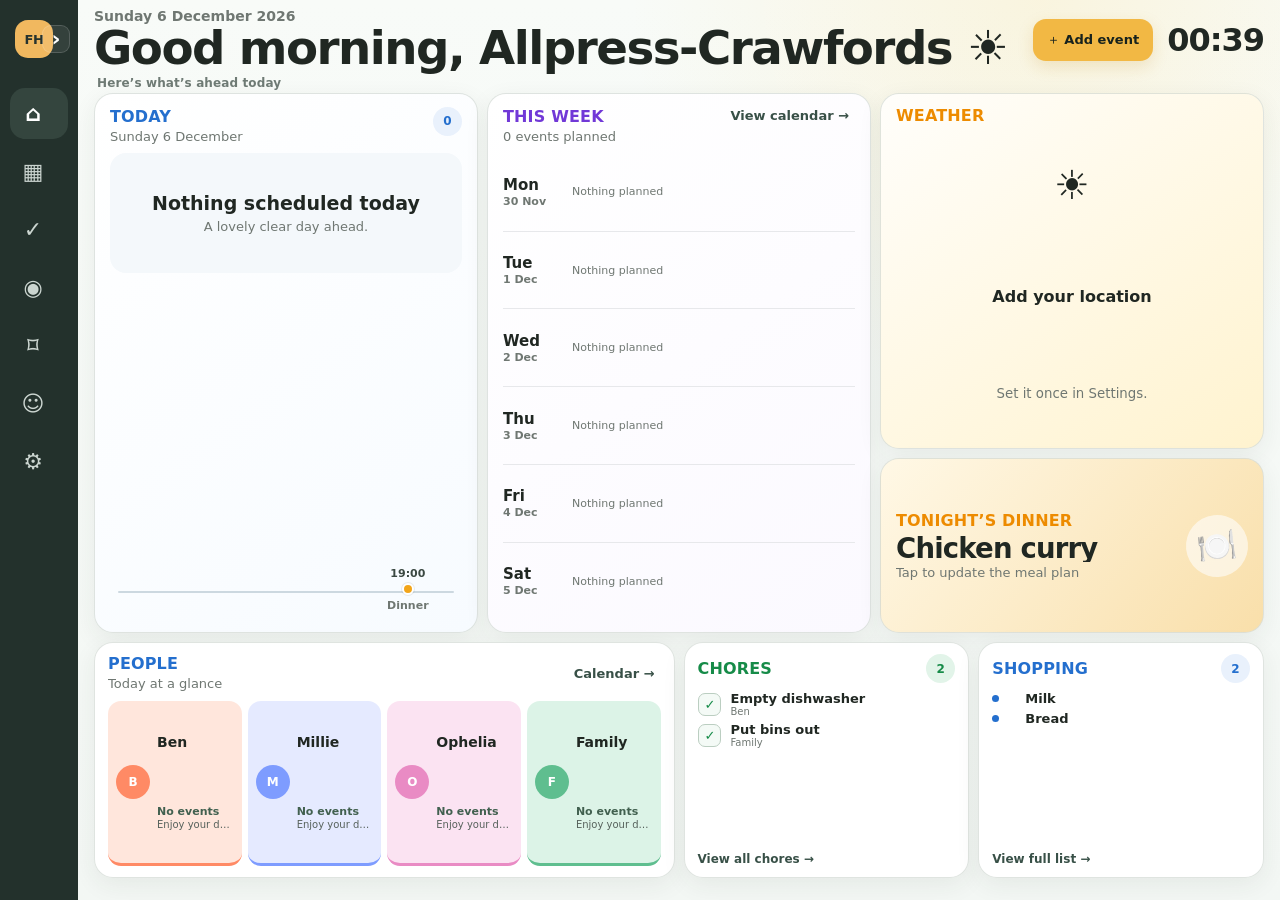
==== commit ddc6f75c: "Fix Ambient Mode photo display" ====
--- a/index.html
+++ b/index.html
@@ -8,8 +8,8 @@
   <link rel="manifest" href="./manifest.webmanifest">
   <link rel="icon" type="image/png" sizes="192x192" href="./icons/icon-192.png">
   <link rel="apple-touch-icon" href="./icons/icon-192.png">
-  <link rel="stylesheet" href="./styles.css?v=0.8.0">
-  <link rel="stylesheet" href="./ambient.css?v=0.8.0">
+  <link rel="stylesheet" href="./styles.css?v=0.8.1">
+  <link rel="stylesheet" href="./ambient.css?v=0.8.1">
   <title>Family Hub</title>
 </head>
 <body>
@@ -152,9 +152,9 @@
   </section>
 
   <script src="https://accounts.google.com/gsi/client" async defer></script>
-  <script src="./config.js?v=0.8.0"></script>
-  <script src="./storage.js?v=0.8.0"></script>
-  <script src="./app.js?v=0.8.0" defer></script>
-  <script src="./ambient.js?v=0.8.0" defer></script>
+  <script src="./config.js?v=0.8.1"></script>
+  <script src="./storage.js?v=0.8.1"></script>
+  <script src="./app.js?v=0.8.1" defer></script>
+  <script src="./ambient.js?v=0.8.1" defer></script>
 </body>
 </html>
--- a/ambient.css
+++ b/ambient.css
@@ -1,4 +1,4 @@
-/* Family Hub v0.8.0 Ambient Mode */
+/* Family Hub v0.8.1 Ambient Mode */
 .ambient-mode {
   position: fixed;
   inset: 0;
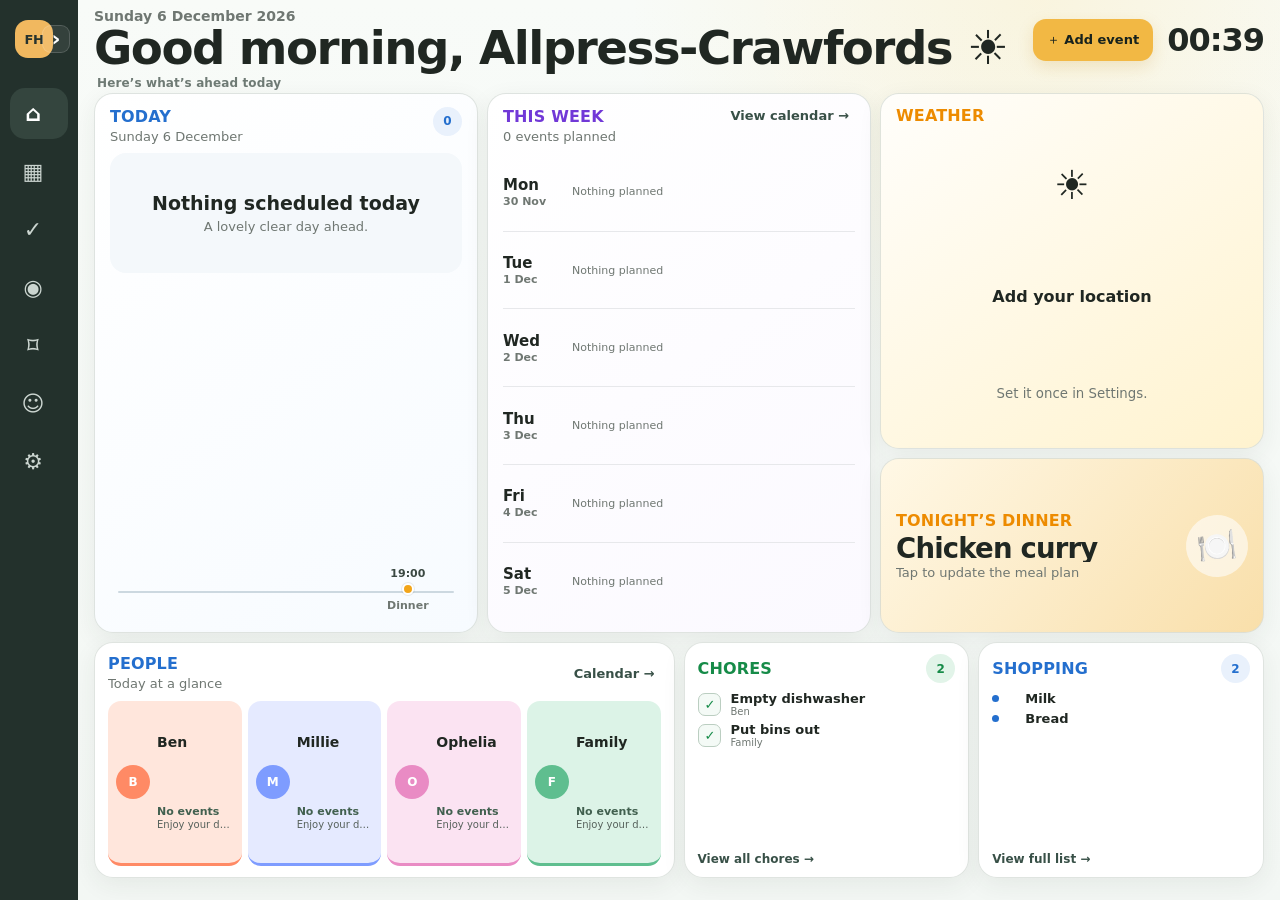
==== commit 6d05b772: "Fix full-screen Settings scrolling" ====
--- a/index.html
+++ b/index.html
@@ -8,8 +8,8 @@
   <link rel="manifest" href="./manifest.webmanifest">
   <link rel="icon" type="image/png" sizes="192x192" href="./icons/icon-192.png">
   <link rel="apple-touch-icon" href="./icons/icon-192.png">
-  <link rel="stylesheet" href="./styles.css?v=0.8.1">
-  <link rel="stylesheet" href="./ambient.css?v=0.8.1">
+  <link rel="stylesheet" href="./styles.css?v=0.8.2">
+  <link rel="stylesheet" href="./ambient.css?v=0.8.2">
   <title>Family Hub</title>
 </head>
 <body>
@@ -152,9 +152,9 @@
   </section>
 
   <script src="https://accounts.google.com/gsi/client" async defer></script>
-  <script src="./config.js?v=0.8.1"></script>
-  <script src="./storage.js?v=0.8.1"></script>
-  <script src="./app.js?v=0.8.1" defer></script>
-  <script src="./ambient.js?v=0.8.1" defer></script>
+  <script src="./config.js?v=0.8.2"></script>
+  <script src="./storage.js?v=0.8.2"></script>
+  <script src="./app.js?v=0.8.2" defer></script>
+  <script src="./ambient.js?v=0.8.2" defer></script>
 </body>
 </html>
--- a/styles.css
+++ b/styles.css
@@ -2519,3 +2519,41 @@
 .sync-status-text::before { content: ''; display: inline-block; width: 7px; height: 7px; border-radius: 50%; margin-right: 5px; vertical-align: 1px; background: #50b985; }
 .sync-status-text.syncing::before { background: #e7aa3c; }
 .sync-status-text.error::before, .sync-status-text.offline::before { background: #df6b6b; }
+
+
+/* v0.8.2: keep the full-screen shell fixed while allowing Settings to scroll */
+@media (orientation: landscape) and (min-width: 901px) {
+  html,
+  body {
+    width: 100%;
+    height: 100%;
+    overflow: hidden;
+  }
+
+  .app-shell {
+    height: 100dvh;
+    min-height: 100dvh;
+    overflow: hidden;
+  }
+
+  body.settings-page-active .main-content {
+    min-height: 0;
+    height: 100dvh;
+    overflow-x: hidden;
+    overflow-y: auto;
+    overscroll-behavior-y: contain;
+    -webkit-overflow-scrolling: touch;
+    touch-action: pan-y;
+  }
+
+  body.settings-page-active #viewRoot {
+    flex: 0 0 auto;
+    min-height: auto;
+    padding-bottom: calc(34px + env(safe-area-inset-bottom));
+  }
+
+  body.settings-page-active .settings-layout {
+    align-items: start;
+    padding-bottom: 12px;
+  }
+}
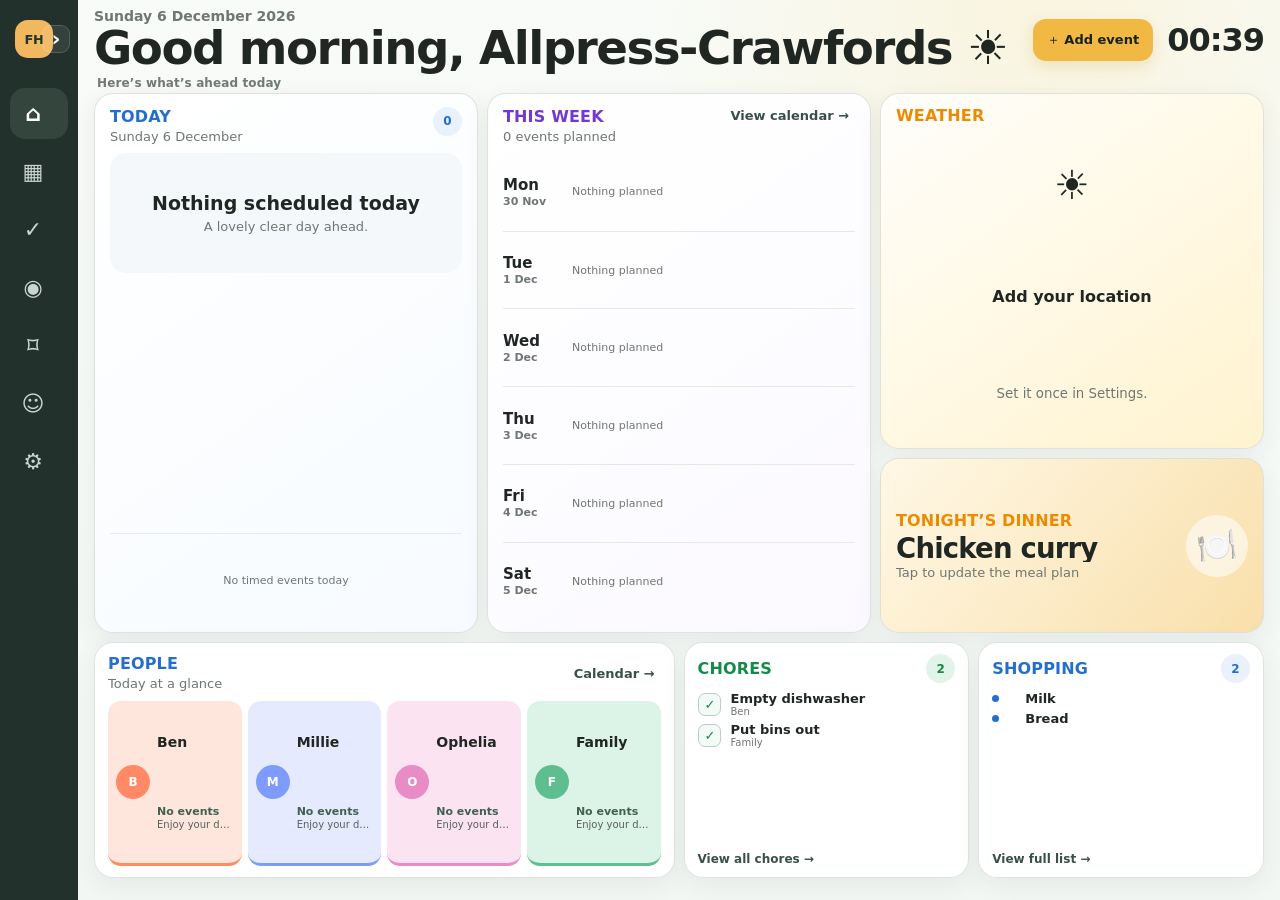
==== commit 5327e418: "Improve Today timeline layout" ====
--- a/index.html
+++ b/index.html
@@ -8,8 +8,8 @@
   <link rel="manifest" href="./manifest.webmanifest">
   <link rel="icon" type="image/png" sizes="192x192" href="./icons/icon-192.png">
   <link rel="apple-touch-icon" href="./icons/icon-192.png">
-  <link rel="stylesheet" href="./styles.css?v=0.8.2">
-  <link rel="stylesheet" href="./ambient.css?v=0.8.2">
+  <link rel="stylesheet" href="./styles.css?v=0.8.3">
+  <link rel="stylesheet" href="./ambient.css?v=0.8.3">
   <title>Family Hub</title>
 </head>
 <body>
@@ -152,9 +152,9 @@
   </section>
 
   <script src="https://accounts.google.com/gsi/client" async defer></script>
-  <script src="./config.js?v=0.8.2"></script>
-  <script src="./storage.js?v=0.8.2"></script>
-  <script src="./app.js?v=0.8.2" defer></script>
-  <script src="./ambient.js?v=0.8.2" defer></script>
+  <script src="./config.js?v=0.8.3"></script>
+  <script src="./storage.js?v=0.8.3"></script>
+  <script src="./app.js?v=0.8.3" defer></script>
+  <script src="./ambient.js?v=0.8.3" defer></script>
 </body>
 </html>
--- a/styles.css
+++ b/styles.css
@@ -1673,48 +1673,60 @@
 
 .home-timeline {
   position: relative;
-  min-height: 66px;
+  min-height: 92px;
   margin-top: auto;
-  padding: 17px 6px 0;
+  padding: 8px 10px 0;
 }
 .home-timeline-track {
   position: absolute;
-  right: 8px;
-  bottom: 30px;
-  left: 8px;
+  right: 10px;
+  bottom: 39px;
+  left: 10px;
   height: 2px;
   border-radius: 999px;
   background: #ccd8e0;
 }
 .home-timeline-marker {
   position: absolute;
-  bottom: 7px;
+  bottom: 39px;
   left: var(--marker-position);
-  width: 74px;
-  transform: translateX(-50%);
+  width: 1px;
+  height: 1px;
   text-align: center;
 }
 .home-timeline-marker i {
-  display: block;
-  width: 12px;
-  height: 12px;
-  margin: 3px auto 4px;
+  position: absolute;
+  top: 50%;
+  left: 50%;
+  width: 13px;
+  height: 13px;
   border: 2px solid #fff;
   border-radius: 50%;
   background: var(--marker-colour);
   box-shadow: 0 0 0 1px rgba(32,39,34,.08);
-}
+  transform: translate(-50%, -50%);
+}
+.home-timeline-caption {
+  position: absolute;
+  left: 50%;
+  width: 112px;
+  transform: translateX(-50%);
+  pointer-events: none;
+}
+.home-timeline-lane-0 .home-timeline-caption { top: 14px; }
+.home-timeline-lane-1 .home-timeline-caption { bottom: 14px; }
 .home-timeline-time,
 .home-timeline-label {
   display: block;
   overflow: hidden;
   font-size: 10px;
   font-weight: 800;
+  line-height: 1.2;
   text-overflow: ellipsis;
   white-space: nowrap;
 }
 .home-timeline-time { color: #3b4842; }
-.home-timeline-label { color: var(--muted); }
+.home-timeline-label { margin-top: 2px; color: var(--muted); }
 .home-timeline-empty {
   display: grid;
   min-height: 52px;
@@ -2007,8 +2019,9 @@
   .home-event-symbol { width: 36px; height: 36px; font-size: 16px; }
   .home-event-title { font-size: 15px; }
   .home-event-time, .home-event-person { font-size: 9px; }
-  .home-timeline { min-height: 51px; padding-top: 9px; }
-  .home-timeline-track { bottom: 25px; }
+  .home-timeline { min-height: 76px; padding-top: 6px; }
+  .home-timeline-track, .home-timeline-marker { bottom: 32px; }
+  .home-timeline-caption { width: 96px; }
   .home-week-row { padding-block: 3px; }
   .home-week-date strong { font-size: 12px; }
   .home-week-event { font-size: 9px; }
@@ -2187,12 +2200,13 @@
   }
 
   .home-timeline {
-    min-height: 55px;
-    padding-top: 10px;
-  }
-
-  .home-timeline-track {
-    bottom: 26px;
+    min-height: 86px;
+    padding-top: 7px;
+  }
+
+  .home-timeline-track,
+  .home-timeline-marker {
+    bottom: 36px;
   }
 
   .home-timeline-time,
